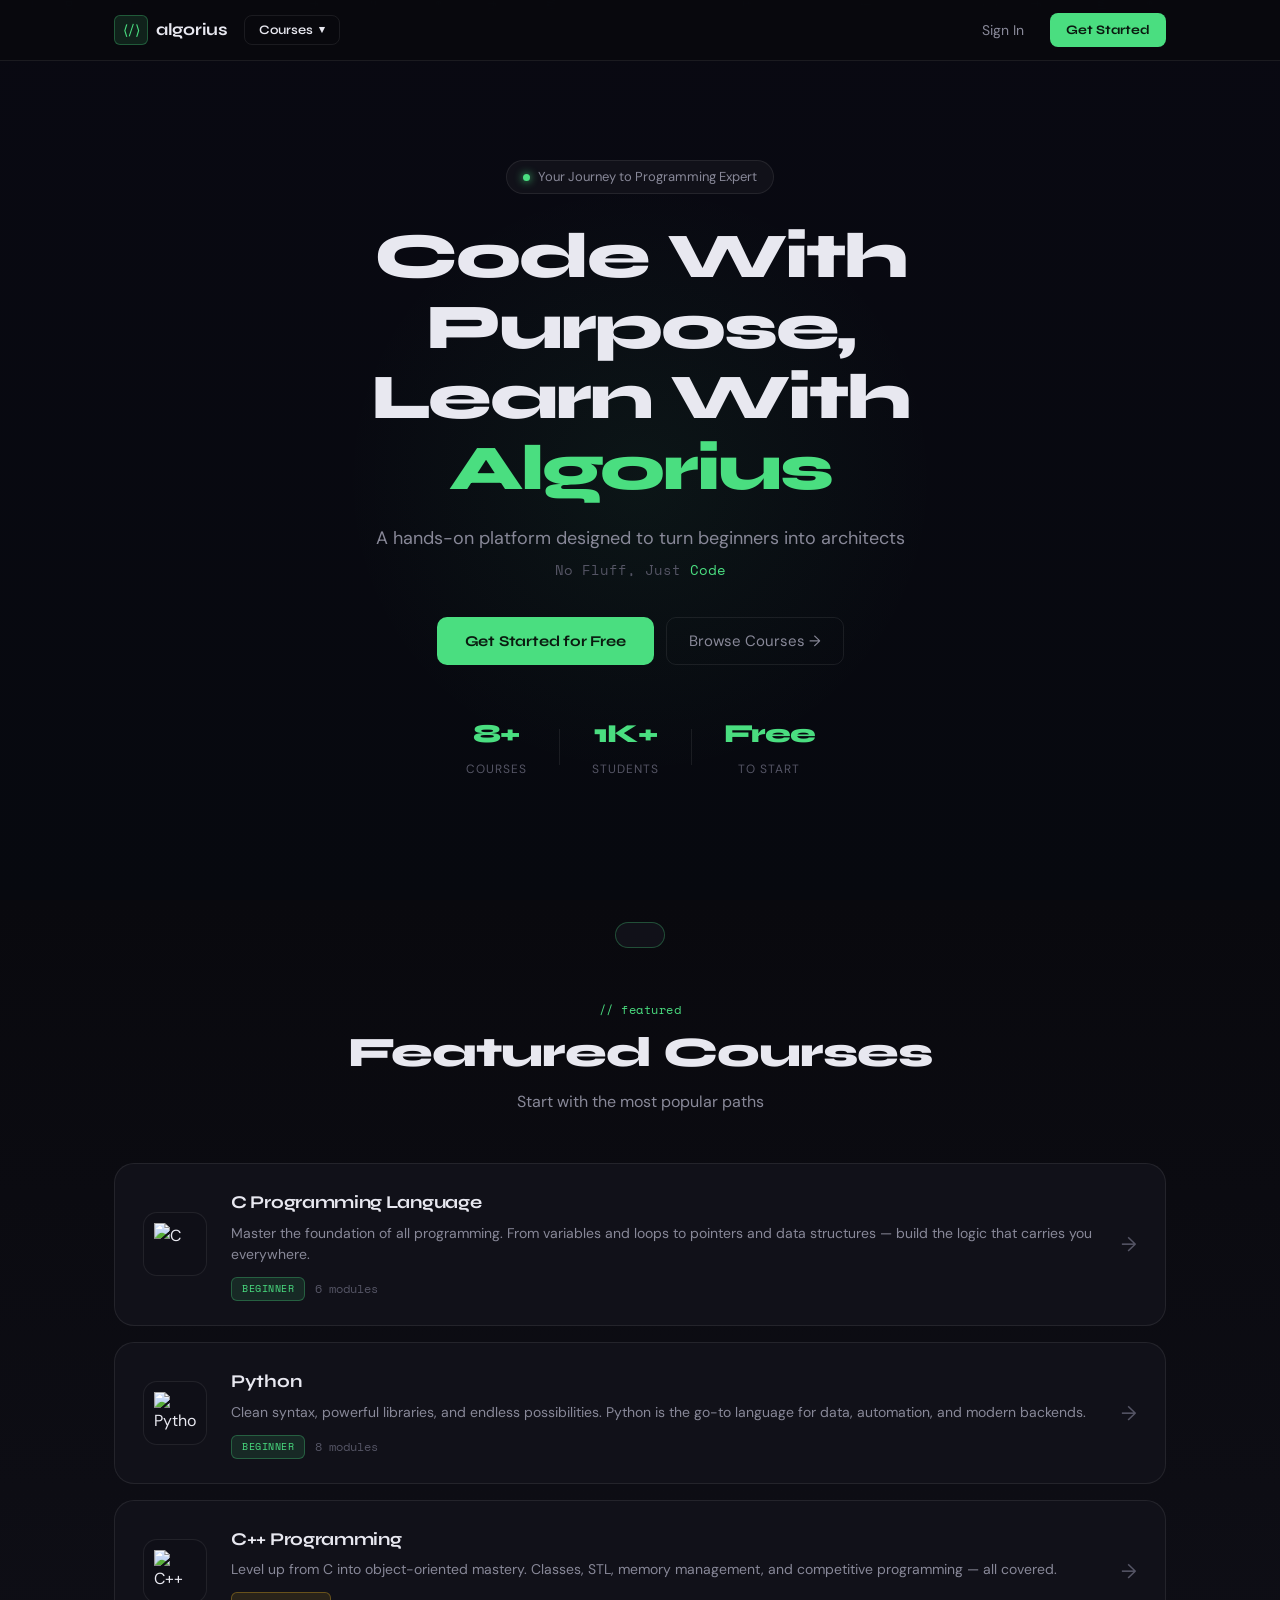
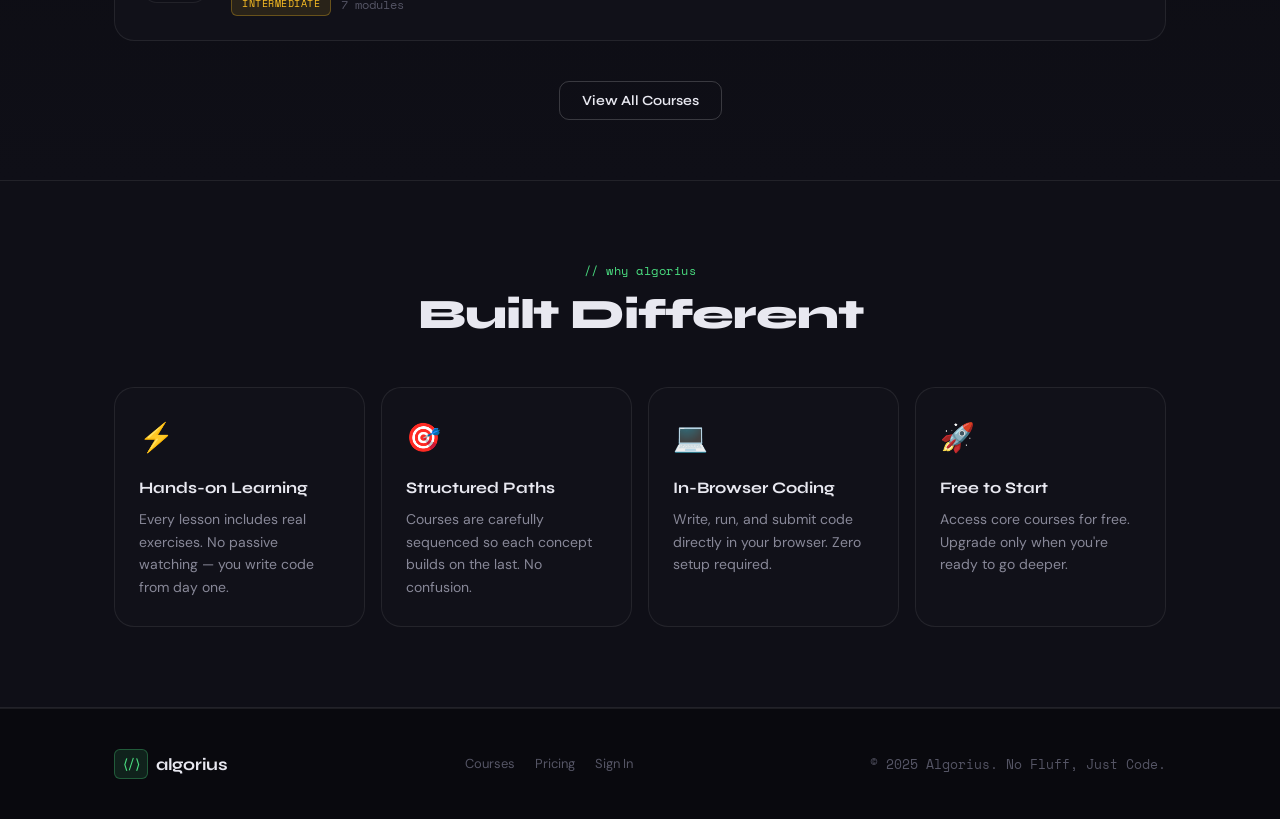
==== algorius-final/index.html @ b636e695 "Add files via upload" ====
<!DOCTYPE html>
<html lang="en">
<head>
  <meta charset="UTF-8" />
  <meta name="viewport" content="width=device-width, initial-scale=1.0" />
  <title>Algorius — Code With Purpose</title>
  <link rel="preconnect" href="https://fonts.googleapis.com" />
  <link rel="preconnect" href="https://fonts.gstatic.com" crossorigin />
  <link href="https://fonts.googleapis.com/css2?family=Space+Mono:ital,wght@0,400;0,700;1,400&family=Syne:wght@400;500;600;700;800&family=DM+Sans:ital,opsz,wght@0,9..40,300;0,9..40,400;0,9..40,500;1,9..40,300&display=swap" rel="stylesheet" />
  <link rel="stylesheet" href="style.css" />
</head>
<body>

<!-- ===== SCROLL PROGRESS BAR ===== -->
<div id="scroll-progress"></div>

<!-- ===== NAV ===== -->
<nav id="navbar">
  <div class="nav-inner">
    <div class="nav-left">
      <a href="#" class="logo" onclick="showPage('home'); return false;">
        <span class="logo-icon">⟨/⟩</span>
        <span class="logo-text">algorius</span>
      </a>
      <div class="courses-dropdown">
        <button class="nav-courses-btn" onclick="toggleDropdown()">
          Courses <span class="arrow" id="drop-arrow">▾</span>
        </button>
        <div class="dropdown-menu" id="dropdown-menu">
          <a onclick="showPage('courses')">All Courses</a>
          <div class="dropdown-divider"></div>
          <a onclick="showCourse('c')">C Programming</a>
          <a onclick="showCourse('cpp')">C++</a>
          <a onclick="showCourse('python')">Python</a>
          <a onclick="showCourse('html')">HTML</a>
          <a onclick="showCourse('css')">CSS</a>
          <a onclick="showCourse('js')">JavaScript</a>
          <a onclick="showCourse('sql')">SQL</a>
          <a onclick="showCourse('java')">Java</a>
        </div>
      </div>
    </div>
    <div class="nav-right" id="nav-right">
      <a href="#" class="btn-ghost" onclick="showPage('auth'); return false;">Sign In</a>
      <a href="#" class="btn-primary" onclick="showPage('pricing'); return false;">Get Started</a>
    </div>
    <!-- Hamburger (mobile) -->
    <button class="hamburger" id="hamburger" onclick="toggleMobileMenu()" aria-label="Menu">☰</button>
  </div>
  <!-- Mobile Menu -->
  <div class="mobile-menu" id="mobile-menu">
    <a onclick="showPage('home'); closeMobileMenu()">Home</a>
    <a onclick="showPage('courses'); closeMobileMenu()">All Courses</a>
    <div class="mobile-menu-divider"></div>
    <a onclick="showCourse('c'); closeMobileMenu()">C Programming</a>
    <a onclick="showCourse('cpp'); closeMobileMenu()">C++</a>
    <a onclick="showCourse('python'); closeMobileMenu()">Python</a>
    <a onclick="showCourse('html'); closeMobileMenu()">HTML</a>
    <a onclick="showCourse('css'); closeMobileMenu()">CSS</a>
    <a onclick="showCourse('js'); closeMobileMenu()">JavaScript</a>
    <a onclick="showCourse('sql'); closeMobileMenu()">SQL</a>
    <a onclick="showCourse('java'); closeMobileMenu()">Java</a>
    <div class="mobile-menu-divider"></div>
    <a onclick="showPage('pricing'); closeMobileMenu()">Pricing</a>
    <a onclick="showPage('auth'); closeMobileMenu()">Sign In / Sign Up</a>
  </div>
</nav>

<!-- ===== PAGE: HOME ===== -->
<div id="page-home" class="page active">

  <!-- Hero -->
  <section class="hero">
    <div class="hero-bg">
      <div class="code-rain" id="code-rain"></div>
      <div class="hero-glow"></div>
    </div>
    <div class="hero-content">
      <div class="hero-badge">
        <span class="badge-dot"></span>
        Your Journey to Programming Expert
      </div>
      <h1 class="hero-title">
        Code With Purpose,<br />Learn With <span class="brand-accent">Algorius</span>
      </h1>
      <p class="hero-sub">A hands-on platform designed to turn beginners into architects</p>
      <p class="hero-tagline">No Fluff, Just <span class="accent-green">Code</span></p>
      <div class="hero-actions">
        <button class="btn-hero-primary" onclick="showPage('auth')">Get Started for Free</button>
        <button class="btn-hero-ghost" onclick="showPage('courses')">Browse Courses →</button>
      </div>
      <div class="hero-stats">
        <div class="stat"><span class="stat-num">8+</span><span class="stat-label">Courses</span></div>
        <div class="stat-divider"></div>
        <div class="stat"><span class="stat-num">1K+</span><span class="stat-label">Students</span></div>
        <div class="stat-divider"></div>
        <div class="stat"><span class="stat-num">Free</span><span class="stat-label">To Start</span></div>
      </div>
    </div>
  </section>

  <!-- Featured Courses -->
  <section class="featured">
    <div class="container">
      <div class="section-header">
        <span class="section-tag">// featured</span>
        <h2 class="section-title">Featured Courses</h2>
        <p class="section-sub">Start with the most popular paths</p>
      </div>
      <div class="featured-list">

        <div class="featured-card" onclick="showCourse('c')">
          <div class="fc-icon">
            <img src="https://cdn.jsdelivr.net/gh/devicons/devicon/icons/c/c-original.svg" alt="C" />
          </div>
          <div class="fc-body">
            <h3>C Programming Language</h3>
            <p>Master the foundation of all programming. From variables and loops to pointers and data structures — build the logic that carries you everywhere.</p>
            <div class="fc-meta">
              <span class="fc-badge beginner">Beginner</span>
              <span class="fc-lessons">6 modules</span>
            </div>
          </div>
          <div class="fc-arrow">→</div>
        </div>

        <div class="featured-card" onclick="showCourse('python')">
          <div class="fc-icon">
            <img src="https://cdn.jsdelivr.net/gh/devicons/devicon/icons/python/python-original.svg" alt="Python" />
          </div>
          <div class="fc-body">
            <h3>Python</h3>
            <p>Clean syntax, powerful libraries, and endless possibilities. Python is the go-to language for data, automation, and modern backends.</p>
            <div class="fc-meta">
              <span class="fc-badge beginner">Beginner</span>
              <span class="fc-lessons">8 modules</span>
            </div>
          </div>
          <div class="fc-arrow">→</div>
        </div>

        <div class="featured-card featured-card--alt" onclick="showCourse('cpp')">
          <div class="fc-icon">
            <img src="https://cdn.jsdelivr.net/gh/devicons/devicon/icons/cplusplus/cplusplus-original.svg" alt="C++" />
          </div>
          <div class="fc-body">
            <h3>C++ Programming</h3>
            <p>Level up from C into object-oriented mastery. Classes, STL, memory management, and competitive programming — all covered.</p>
            <div class="fc-meta">
              <span class="fc-badge intermediate">Intermediate</span>
              <span class="fc-lessons">7 modules</span>
            </div>
          </div>
          <div class="fc-arrow">→</div>
        </div>

      </div>
      <div class="featured-cta">
        <button class="btn-outline" onclick="showPage('courses')">View All Courses</button>
      </div>
    </div>
  </section>

  <!-- Why Algorius -->
  <section class="why">
    <div class="container">
      <div class="section-header">
        <span class="section-tag">// why algorius</span>
        <h2 class="section-title">Built Different</h2>
      </div>
      <div class="why-grid">
        <div class="why-card">
          <div class="why-icon">⚡</div>
          <h4>Hands-on Learning</h4>
          <p>Every lesson includes real exercises. No passive watching — you write code from day one.</p>
        </div>
        <div class="why-card">
          <div class="why-icon">🎯</div>
          <h4>Structured Paths</h4>
          <p>Courses are carefully sequenced so each concept builds on the last. No confusion.</p>
        </div>
        <div class="why-card">
          <div class="why-icon">💻</div>
          <h4>In-Browser Coding</h4>
          <p>Write, run, and submit code directly in your browser. Zero setup required.</p>
        </div>
        <div class="why-card">
          <div class="why-icon">🚀</div>
          <h4>Free to Start</h4>
          <p>Access core courses for free. Upgrade only when you're ready to go deeper.</p>
        </div>
      </div>
    </div>
  </section>

  <!-- Footer -->
  <footer class="footer">
    <div class="container">
      <div class="footer-inner">
        <div class="footer-brand">
          <span class="logo-icon">⟨/⟩</span>
          <span class="logo-text">algorius</span>
        </div>
        <nav class="footer-links">
          <a onclick="showPage('courses')">Courses</a>
          <a onclick="showPage('pricing')">Pricing</a>
          <a onclick="showPage('auth')">Sign In</a>
        </nav>
        <p class="footer-copy">© 2025 Algorius. No Fluff, Just Code.</p>
      </div>
    </div>
  </footer>

</div>

<!-- ===== PAGE: AUTH ===== -->
<div id="page-auth" class="page">
  <div class="auth-wrapper">
    <div class="auth-left">
      <div class="auth-brand">
        <span class="logo-icon">⟨/⟩</span>
        <span class="logo-text">algorius</span>
      </div>
      <h2 class="auth-tagline">Start coding.<br/>Build things.<br/><span class="accent-green">Ship something.</span></h2>
      <div class="auth-code-block">
        <pre><span class="code-kw">int</span> <span class="code-fn">main</span>() {
  <span class="code-kw">while</span> (learning) {
    <span class="code-fn">grow</span>();
    <span class="code-fn">build</span>();
    <span class="code-fn">repeat</span>();
  }
  <span class="code-kw">return</span> <span class="code-num">success</span>;
}</pre>
      </div>
    </div>
    <div class="auth-right">
      <div class="auth-tabs">
        <button class="auth-tab active" id="tab-signup" onclick="switchTab('signup')">Sign Up</button>
        <button class="auth-tab" id="tab-login" onclick="switchTab('login')">Login</button>
      </div>

      <!-- Sign Up Form -->
      <div id="form-signup" class="auth-form active">
        <h3>Create your account</h3>
        <p class="form-sub">Join thousands of learners already on Algorius</p>
        <div class="input-group">
          <label for="su-username">Username</label>
          <input id="su-username" type="text" placeholder="your_username" autocomplete="username" />
          <span class="field-error" id="err-su-username"></span>
        </div>
        <div class="input-group">
          <label for="su-password">Password</label>
          <input id="su-password" type="password" placeholder="••••••••" autocomplete="new-password" />
          <span class="field-error" id="err-su-password"></span>
        </div>
        <div class="input-group">
          <label for="su-confirm">Confirm Password</label>
          <input id="su-confirm" type="password" placeholder="••••••••" autocomplete="new-password" />
          <span class="field-error" id="err-su-confirm"></span>
        </div>
        <div class="input-group">
          <label for="su-email">Email</label>
          <input id="su-email" type="email" placeholder="you@example.com" autocomplete="email" />
          <span class="field-error" id="err-su-email"></span>
        </div>
        <label class="checkbox-label">
          <input id="su-agree" type="checkbox" />
          <span>I agree to <a href="#">Algorius' Terms</a> and <a href="#">Privacy Policy</a></span>
        </label>
        <span class="field-error" id="err-su-agree"></span>
        <button class="btn-form-primary" onclick="validateSignup()">REGISTER</button>
        <p class="form-switch">Already have an account? <a onclick="switchTab('login')">Login here</a></p>
      </div>

      <!-- Login Form -->
      <div id="form-login" class="auth-form">
        <h3>Welcome back</h3>
        <p class="form-sub">Continue your learning journey</p>
        <div class="input-group">
          <label for="li-identifier">Username or Email</label>
          <input id="li-identifier" type="text" placeholder="you@example.com" autocomplete="username" />
          <span class="field-error" id="err-li-identifier"></span>
        </div>
        <div class="input-group">
          <label for="li-password">Password</label>
          <input id="li-password" type="password" placeholder="••••••••" autocomplete="current-password" />
          <span class="field-error" id="err-li-password"></span>
        </div>
        <a href="#" class="forgot-link">Forgot Password?</a>
        <button class="btn-form-primary" onclick="validateLogin()">LOGIN</button>
        <p class="form-switch">Don't have an account? <a onclick="switchTab('signup')">Sign up free</a></p>
      </div>
    </div>
  </div>
</div>

<!-- ===== PAGE: COURSES ===== -->
<div id="page-courses" class="page">
  <div class="container">
    <div class="courses-hero">
      <div class="breadcrumb">
        <span class="bc-link" onclick="showPage('home')">Home</span>
        <span class="bc-sep">/</span>
        <span class="bc-current">All Courses</span>
      </div>
      <span class="section-tag">// all courses</span>
      <h2 class="section-title">All Courses</h2>
      <p class="section-sub">Pick your language. Start your journey.</p>
    </div>
    <div class="courses-grid">

      <div class="course-card" onclick="showCourse('c')">
        <div class="cc-top">
          <img src="https://cdn.jsdelivr.net/gh/devicons/devicon/icons/c/c-original.svg" alt="C" class="cc-icon" />
          <span class="cc-badge free">Free</span>
        </div>
        <h4>C Programming</h4>
        <p>The foundation of software engineering.</p>
        <div class="cc-footer">
          <span class="cc-modules">6 modules</span>
          <span class="cc-start">Start →</span>
        </div>
      </div>

      <div class="course-card" onclick="showCourse('cpp')">
        <div class="cc-top">
          <img src="https://cdn.jsdelivr.net/gh/devicons/devicon/icons/cplusplus/cplusplus-original.svg" alt="C++" class="cc-icon" />
          <span class="cc-badge premium">Premium</span>
        </div>
        <h4>C++ Programming</h4>
        <p>Object-oriented mastery and performance.</p>
        <div class="cc-footer">
          <span class="cc-modules">7 modules</span>
          <span class="cc-start">Start →</span>
        </div>
      </div>

      <div class="course-card" onclick="showCourse('python')">
        <div class="cc-top">
          <img src="https://cdn.jsdelivr.net/gh/devicons/devicon/icons/python/python-original.svg" alt="Python" class="cc-icon" />
          <span class="cc-badge free">Free</span>
        </div>
        <h4>Python</h4>
        <p>Versatile, readable, and powerful.</p>
        <div class="cc-footer">
          <span class="cc-modules">8 modules</span>
          <span class="cc-start">Start →</span>
        </div>
      </div>

      <div class="course-card" onclick="showCourse('html')">
        <div class="cc-top">
          <img src="https://cdn.jsdelivr.net/gh/devicons/devicon/icons/html5/html5-original.svg" alt="HTML" class="cc-icon" />
          <span class="cc-badge free">Free</span>
        </div>
        <h4>HTML</h4>
        <p>The building block of every website.</p>
        <div class="cc-footer">
          <span class="cc-modules">5 modules</span>
          <span class="cc-start">Start →</span>
        </div>
      </div>

      <div class="course-card" onclick="showCourse('css')">
        <div class="cc-top">
          <img src="https://cdn.jsdelivr.net/gh/devicons/devicon/icons/css3/css3-original.svg" alt="CSS" class="cc-icon" />
          <span class="cc-badge free">Free</span>
        </div>
        <h4>CSS</h4>
        <p>Style the web with color, layout, and animation.</p>
        <div class="cc-footer">
          <span class="cc-modules">7 modules</span>
          <span class="cc-start">Start →</span>
        </div>
      </div>

      <div class="course-card" onclick="showCourse('js')">
        <div class="cc-top">
          <img src="https://cdn.jsdelivr.net/gh/devicons/devicon/icons/javascript/javascript-original.svg" alt="JS" class="cc-icon" />
          <span class="cc-badge premium">Premium</span>
        </div>
        <h4>JavaScript</h4>
        <p>Make the web interactive and alive.</p>
        <div class="cc-footer">
          <span class="cc-modules">9 modules</span>
          <span class="cc-start">Start →</span>
        </div>
      </div>

      <div class="course-card" onclick="showCourse('sql')">
        <div class="cc-top">
          <img src="https://cdn.jsdelivr.net/gh/devicons/devicon/icons/mysql/mysql-original.svg" alt="SQL" class="cc-icon" />
          <span class="cc-badge premium">Premium</span>
        </div>
        <h4>SQL</h4>
        <p>Query, manage, and master databases.</p>
        <div class="cc-footer">
          <span class="cc-modules">6 modules</span>
          <span class="cc-start">Start →</span>
        </div>
      </div>

      <div class="course-card" onclick="showCourse('java')">
        <div class="cc-top">
          <img src="https://cdn.jsdelivr.net/gh/devicons/devicon/icons/java/java-original.svg" alt="Java" class="cc-icon" />
          <span class="cc-badge premium">Premium</span>
        </div>
        <h4>Java</h4>
        <p>Robust, cross-platform object-oriented programming.</p>
        <div class="cc-footer">
          <span class="cc-modules">8 modules</span>
          <span class="cc-start">Start →</span>
        </div>
      </div>

    </div>

    <!-- Pricing CTA -->
    <div class="pricing-banner">
      <div class="pb-text">
        <span class="pb-tag">🔒 Premium Content</span>
        <h3>Unlock Everything with Algorius Premium</h3>
        <p>Rp. 50,000/month — unlimited access to all courses, projects, and coding challenges.</p>
      </div>
      <button class="btn-primary" onclick="showPage('pricing')">View Pricing →</button>
    </div>
  </div>

  <footer class="footer">
    <div class="container">
      <div class="footer-inner">
        <div class="footer-brand">
          <span class="logo-icon">⟨/⟩</span>
          <span class="logo-text">algorius</span>
        </div>
        <nav class="footer-links">
          <a onclick="showPage('home')">Home</a>
          <a onclick="showPage('pricing')">Pricing</a>
          <a onclick="showPage('auth')">Sign In</a>
        </nav>
        <p class="footer-copy">© 2025 Algorius. No Fluff, Just Code.</p>
      </div>
    </div>
  </footer>
</div>

<!-- ===== PAGE: PRICING ===== -->
<div id="page-pricing" class="page">
  <div class="container">
    <div class="page-header">
      <div class="breadcrumb" style="justify-content:center;">
        <span class="bc-link" onclick="showPage('home')">Home</span>
        <span class="bc-sep">/</span>
        <span class="bc-current">Pricing</span>
      </div>
      <div class="section-header" style="margin-bottom:3rem;">
        <span class="section-tag">// pricing</span>
        <h2 class="section-title">Our Pricing Plans</h2>
        <p class="section-sub">Choose a plan that works for you.</p>
      </div>
    </div>
    <div class="pricing-grid">
      <div class="pricing-card">
        <div class="pc-header">
          <span class="pc-plan">Free Plan</span>
          <div class="pc-price">
            <span class="pc-currency">Rp.</span>
            <span class="pc-amount">0</span>
            <span class="pc-per">,–</span>
          </div>
        </div>
        <ul class="pc-features">
          <li><span class="check">✓</span> Access basic coding courses</li>
          <li><span class="check">✓</span> Perfect for beginners starting out</li>
          <li><span class="check">✓</span> Learn coding basics at no cost</li>
          <li><span class="check">✓</span> Basic access to courses, quizzes and practice</li>
        </ul>
        <button class="btn-outline" onclick="showPage('auth')">Try Algorius for Free</button>
      </div>

      <div class="pricing-card pricing-card--featured">
        <div class="pc-popular">Most Popular</div>
        <div class="pc-header">
          <span class="pc-plan">Premium Plan</span>
          <div class="pc-price">
            <span class="pc-currency">Rp.</span>
            <span class="pc-amount">50,000</span>
            <span class="pc-per">,–/mo</span>
          </div>
        </div>
        <ul class="pc-features">
          <li><span class="check">✓</span> Unlimited access to all courses</li>
          <li><span class="check">✓</span> Advanced coding projects and challenges</li>
          <li><span class="check">✓</span> Full access to quizzes and coding challenges</li>
          <li><span class="check">✓</span> Exclusive premium content</li>
          <li><span class="check">✓</span> Priority support</li>
        </ul>
        <button class="btn-hero-primary" onclick="showPage('payment')">Get Algorius Pro</button>
      </div>
    </div>

    <!-- FAQ teaser -->
    <div class="pricing-faq">
      <div class="faq-item">
        <div class="faq-q">Can I switch plans later?</div>
        <div class="faq-a">Yes — upgrade or downgrade anytime. No contracts, no hidden fees.</div>
      </div>
      <div class="faq-item">
        <div class="faq-q">Is there a refund policy?</div>
        <div class="faq-a">We offer a 7-day money-back guarantee if you're not satisfied.</div>
      </div>
      <div class="faq-item">
        <div class="faq-q">What payment methods are accepted?</div>
        <div class="faq-a">DANA, ShopeePay, OVO, and QRIS are all supported.</div>
      </div>
    </div>
  </div>

  <footer class="footer">
    <div class="container">
      <div class="footer-inner">
        <div class="footer-brand">
          <span class="logo-icon">⟨/⟩</span>
          <span class="logo-text">algorius</span>
        </div>
        <nav class="footer-links">
          <a onclick="showPage('home')">Home</a>
          <a onclick="showPage('courses')">Courses</a>
          <a onclick="showPage('auth')">Sign In</a>
        </nav>
        <p class="footer-copy">© 2025 Algorius. No Fluff, Just Code.</p>
      </div>
    </div>
  </footer>
</div>

<!-- ===== PAGE: PAYMENT ===== -->
<div id="page-payment" class="page">
  <div class="payment-wrapper">
    <div class="payment-card">
      <div class="payment-breadcrumb">
        <span class="bc-link" onclick="showPage('pricing')">← Back to Pricing</span>
      </div>
      <h2 class="payment-title">Complete Payment</h2>
      <div class="payment-summary">
        <div class="ps-row">
          <span>Premium Plan</span>
          <span>Rp. 50,000,–</span>
        </div>
        <div class="ps-row">
          <span>Tax (3%)</span>
          <span>Rp. 1,500,–</span>
        </div>
        <div class="ps-divider"></div>
        <div class="ps-row ps-total">
          <span>Total</span>
          <span>Rp. 51,500,–</span>
        </div>
      </div>

      <div class="payment-methods">
        <p class="pm-label">Payment Method:</p>
        <div class="pm-grid">
          <button class="pm-btn active" data-method="dana">
            <span class="pm-emoji">💳</span>
            <span>DANA</span>
          </button>
          <button class="pm-btn" data-method="shopeepay">
            <span class="pm-emoji">🛍️</span>
            <span>ShopeePay</span>
          </button>
          <button class="pm-btn" data-method="ovo">
            <span class="pm-emoji">💜</span>
            <span>OVO</span>
          </button>
          <button class="pm-btn" data-method="qris">
            <span class="pm-emoji">📱</span>
            <span>QRIS</span>
          </button>
        </div>
      </div>

      <button class="btn-form-primary" onclick="showPaymentSuccess()">PAY NOW — Rp. 51,500</button>
    </div>
  </div>
</div>

<!-- ===== PAGE: COURSE DETAIL ===== -->
<div id="page-course-detail" class="page">
  <div class="container">
    <div class="breadcrumb" style="padding-top:80px; margin-bottom:4px;">
      <span class="bc-link" onclick="showPage('home')">Home</span>
      <span class="bc-sep">/</span>
      <span class="bc-link" onclick="showPage('courses')">Courses</span>
      <span class="bc-sep">/</span>
      <span class="bc-current" id="cd-breadcrumb">Course</span>
    </div>
    <button class="back-btn" onclick="showPage('courses')">← Back to Courses</button>
    <div class="cd-hero">
      <div class="cd-icon" id="cd-icon"></div>
      <div class="cd-info">
        <span class="section-tag" id="cd-tag">//course</span>
        <h2 id="cd-title">Course Title</h2>
        <p id="cd-desc">Course description here.</p>
        <div class="cd-meta-row">
          <span class="cd-level-badge" id="cd-level-badge">Beginner</span>
          <span class="cd-stat"><span id="cd-modules-count">6</span> modules</span>
          <span class="cd-stat" id="cd-access-badge">Free</span>
        </div>
        <div class="cd-actions">
          <button class="btn-hero-primary" id="cd-enroll-btn" onclick="showLesson()">Start Learning →</button>
        </div>
      </div>
    </div>

    <div class="cd-curriculum">
      <h3>Curriculum</h3>
      <div class="curriculum-list" id="curriculum-list"></div>
    </div>
  </div>

  <footer class="footer">
    <div class="container">
      <div class="footer-inner">
        <div class="footer-brand">
          <span class="logo-icon">⟨/⟩</span>
          <span class="logo-text">algorius</span>
        </div>
        <nav class="footer-links">
          <a onclick="showPage('home')">Home</a>
          <a onclick="showPage('courses')">Courses</a>
          <a onclick="showPage('pricing')">Pricing</a>
        </nav>
        <p class="footer-copy">© 2025 Algorius. No Fluff, Just Code.</p>
      </div>
    </div>
  </footer>
</div>

<!-- ===== PAGE: LESSON ===== -->
<div id="page-lesson" class="page">
  <!-- Mobile sidebar toggle -->
  <div class="lesson-mobile-bar">
    <button class="lesson-mob-toggle" id="lesson-mob-toggle" onclick="toggleLessonSidebar()">☰ Modules</button>
    <span class="lesson-mob-course" id="lesson-mob-course">C</span>
  </div>

  <div class="lesson-layout">
    <!-- Sidebar -->
    <div class="lesson-sidebar" id="lesson-sidebar">
      <div class="ls-header">
        <div class="ls-header-top">
          <div>
            <span class="ls-lang" id="ls-lang">C</span>
            <span class="ls-module" id="ls-module">Introduction To C</span>
          </div>
          <button class="ls-close" onclick="toggleLessonSidebar()" aria-label="Close">✕</button>
        </div>
      </div>
      <div class="ls-nav" id="ls-nav">
        <!-- populated by JS -->
      </div>
      <button class="ls-leave" onclick="showPage('course-detail')">← Leave Course</button>
    </div>

    <!-- Main Content -->
    <div class="lesson-main" id="lesson-main">

      <!-- Video 1 -->
      <div id="lesson-video1" class="lesson-content active">
        <div class="lc-header">
          <h2 class="lc-title" id="lc-title-video1">Introduction</h2>
          <div class="lc-progress"><span id="lc-progress-label">Part 1 of 3</span></div>
        </div>
        <div class="video-container">
          <div class="video-player" id="video-player-1">
            <div class="vp-code-bg" id="vp-code-1">
              <!-- populated by JS -->
            </div>
            <div class="vp-overlay" id="vp-overlay-1">
              <button class="vp-play" id="play-btn1" onclick="togglePlay(1)">▶</button>
            </div>
            <div class="vp-bar">
              <button class="vp-ctrl" onclick="togglePlay(1)" id="vp-ctrl-1">▶</button>
              <div class="vp-progress-wrap">
                <div class="vp-progress" onclick="seekVideo(event, 1)">
                  <div class="vp-fill" id="vp-fill-1" style="width:0%"></div>
                </div>
              </div>
              <span class="vp-time" id="vp-time-1">0:00 / 10:00</span>
            </div>
            <div class="vp-credit">Simulated lesson video</div>
          </div>
        </div>
        <div class="lc-notes" id="lc-notes-video1">
          <!-- notes populated by JS -->
        </div>
        <div class="lc-actions">
          <button class="btn-nav-prev" onclick="switchLesson('video1', null)" style="display:none;">← Prev</button>
          <button class="btn-nav-next" onclick="switchLesson('video2', null)">Next: Video 2 →</button>
        </div>
      </div>

      <!-- Video 2 -->
      <div id="lesson-video2" class="lesson-content">
        <div class="lc-header">
          <h2 class="lc-title" id="lc-title-video2">Deep Dive</h2>
          <div class="lc-progress"><span id="lc-progress-label2">Part 2 of 3</span></div>
        </div>
        <div class="video-container">
          <div class="video-player" id="video-player-2">
            <div class="vp-code-bg" id="vp-code-2">
              <!-- populated by JS -->
            </div>
            <div class="vp-overlay" id="vp-overlay-2">
              <button class="vp-play" id="play-btn2" onclick="togglePlay(2)">▶</button>
            </div>
            <div class="vp-bar">
              <button class="vp-ctrl" onclick="togglePlay(2)" id="vp-ctrl-2">▶</button>
              <div class="vp-progress-wrap">
                <div class="vp-progress" onclick="seekVideo(event, 2)">
                  <div class="vp-fill" id="vp-fill-2" style="width:0%"></div>
                </div>
              </div>
              <span class="vp-time" id="vp-time-2">0:00 / 10:00</span>
            </div>
            <div class="vp-credit">Simulated lesson video</div>
          </div>
        </div>
        <div class="lc-notes" id="lc-notes-video2">
          <!-- notes populated by JS -->
        </div>
        <div class="lc-actions">
          <button class="btn-nav-prev" onclick="switchLesson('video1', null)">← Video 1</button>
          <button class="btn-nav-next" onclick="switchLesson('exercise', null)">Next: Exercise →</button>
        </div>
      </div>

      <!-- Exercise -->
      <div id="lesson-exercise" class="lesson-content">
        <div class="lc-header">
          <h2 class="lc-title" id="lc-title-exercise">Exercise</h2>
          <div class="lc-progress"><span>Part 3 of 3</span></div>
        </div>
        <div class="exercise-layout">
          <div class="ex-instructions">
            <h3 id="ex-title">Task</h3>
            <div id="ex-desc" class="ex-desc"></div>
            <div class="ex-hints" id="ex-hints"></div>
          </div>
          <div class="ex-editor">
            <div class="editor-header">
              <span class="editor-lang" id="editor-filename">main.c</span>
              <div class="editor-controls">
                <button class="editor-reset-btn" onclick="resetCode()" title="Reset code">↺</button>
                <div class="editor-dots">
                  <span></span><span></span><span></span>
                </div>
              </div>
            </div>
            <div class="editor-body" contenteditable="true" spellcheck="false" id="code-editor"></div>
            <div class="editor-output" id="editor-output" style="display:none">
              <div class="eo-header">
                <span>Output</span>
                <button class="eo-close" onclick="closeOutput()">✕</button>
              </div>
              <div class="eo-content" id="eo-content"></div>
            </div>
          </div>
        </div>
        <div class="ex-actions">
          <button class="btn-run" onclick="runCode()">▶ Run Code</button>
          <button class="btn-submit" onclick="submitCode()">Submit →</button>
          <button class="btn-nav-prev ex-back-btn" onclick="switchLesson('video2', null)">← Video 2</button>
        </div>
      </div>

    </div>
  </div>
</div>

<!-- Toast Notification -->
<div id="toast" class="toast"></div>

<!-- Back to Top Button -->
<button id="back-to-top" class="back-to-top" onclick="scrollToTop()" aria-label="Back to top">↑</button>

<script src="script.js"></script>
</body>
</html>
---- algorius-final/style.css ----
/* ============================================================
   ALGORIUS — style.css  (revised v3)
   ============================================================ */

:root {
  --bg:          #09090e;
  --bg-2:        #0f0f17;
  --bg-3:        #14141f;
  --bg-card:     #111119;
  --border:      rgba(255,255,255,0.08);
  --border-hover:rgba(255,255,255,0.18);
  --text:        #e8e8f0;
  --text-muted:  #888898;
  --text-dim:    #555565;
  --green:       #4ade80;
  --green-dim:   rgba(74,222,128,0.12);
  --green-border:rgba(74,222,128,0.3);
  --accent:      #6366f1;
  --accent-dim:  rgba(99,102,241,0.12);
  --yellow:      #fbbf24;
  --red:         #f87171;
  --font-mono:   'Space Mono', monospace;
  --font-sans:   'DM Sans', sans-serif;
  --font-display:'Syne', sans-serif;
  --radius:      12px;
  --radius-lg:   20px;
  --shadow:      0 4px 24px rgba(0,0,0,0.5);
  --transition:  all 0.2s cubic-bezier(0.4,0,0.2,1);
}

*, *::before, *::after { box-sizing: border-box; margin: 0; padding: 0; }
html { scroll-behavior: smooth; }
body {
  background: var(--bg);
  color: var(--text);
  font-family: var(--font-sans);
  font-size: 16px;
  line-height: 1.6;
  min-height: 100vh;
  overflow-x: hidden;
}

/* ── Scrollbar ── */
::-webkit-scrollbar { width: 6px; }
::-webkit-scrollbar-track { background: var(--bg-2); }
::-webkit-scrollbar-thumb { background: var(--border-hover); border-radius: 3px; }

/* ── Page System ── */
.page { display: none; }
.page.active { display: block; }

/* ── Container ── */
.container { max-width: 1100px; margin: 0 auto; padding: 0 24px; }

/* ── Scroll Progress Bar ── */
#scroll-progress {
  position: fixed;
  top: 0; left: 0;
  height: 2px;
  width: 0%;
  background: var(--green);
  z-index: 9999;
  transition: width 0.1s linear;
  pointer-events: none;
}

/* ============================================================
   NAVBAR
   ============================================================ */
#navbar {
  position: fixed;
  top: 0; left: 0; right: 0;
  z-index: 100;
  background: rgba(9,9,14,0.85);
  backdrop-filter: blur(16px);
  border-bottom: 1px solid var(--border);
  transition: background 0.3s ease;
}

.nav-inner {
  max-width: 1100px;
  margin: 0 auto;
  padding: 0 24px;
  height: 60px;
  display: flex;
  align-items: center;
  justify-content: space-between;
}

.nav-left { display: flex; align-items: center; gap: 16px; }
.nav-right { display: flex; align-items: center; gap: 12px; }

.logo {
  display: flex; align-items: center; gap: 8px;
  text-decoration: none; color: var(--text);
  transition: var(--transition);
}
.logo:hover { color: var(--green); }

.logo-icon {
  font-family: var(--font-mono); font-size: 14px;
  color: var(--green); background: var(--green-dim);
  border: 1px solid var(--green-border);
  padding: 3px 8px; border-radius: 6px; letter-spacing: -1px;
}
.logo-text {
  font-family: var(--font-display); font-weight: 700;
  font-size: 17px; letter-spacing: -0.3px;
}

/* Dropdown */
.courses-dropdown { position: relative; }
.nav-courses-btn {
  background: none; border: 1px solid var(--border);
  color: var(--text); font-family: var(--font-display);
  font-size: 13px; font-weight: 600;
  padding: 6px 14px; border-radius: 8px; cursor: pointer;
  transition: var(--transition);
  display: flex; align-items: center; gap: 6px;
}
.nav-courses-btn:hover { border-color: var(--border-hover); background: var(--bg-3); }
.arrow { font-size: 11px; transition: transform 0.2s; display: inline-block; }

.dropdown-menu {
  position: absolute; top: calc(100% + 8px); left: 0;
  background: var(--bg-card); border: 1px solid var(--border);
  border-radius: var(--radius); padding: 8px;
  min-width: 190px; box-shadow: var(--shadow);
  display: none; z-index: 200;
}
.dropdown-menu.open { display: block; animation: fadeDown 0.15s ease; }
.dropdown-menu a {
  display: block; padding: 8px 12px;
  color: var(--text-muted); text-decoration: none;
  font-size: 14px; border-radius: 8px; cursor: pointer;
  transition: var(--transition);
}
.dropdown-menu a:hover { color: var(--text); background: var(--bg-3); }
.dropdown-divider { height: 1px; background: var(--border); margin: 6px 0; }

@keyframes fadeDown {
  from { opacity:0; transform: translateY(-6px); }
  to   { opacity:1; transform: translateY(0); }
}

/* Hamburger */
.hamburger {
  display: none;
  background: none; border: 1px solid var(--border);
  color: var(--text); font-size: 18px;
  padding: 6px 10px; border-radius: 8px; cursor: pointer;
  transition: var(--transition); line-height: 1;
}
.hamburger:hover { border-color: var(--border-hover); background: var(--bg-3); }

/* Mobile Menu */
.mobile-menu {
  display: none;
  flex-direction: column;
  background: var(--bg-card);
  border-top: 1px solid var(--border);
  padding: 8px 16px 16px;
}
.mobile-menu.open { display: flex; }
.mobile-menu a {
  padding: 12px 8px; color: var(--text-muted);
  font-size: 15px; cursor: pointer;
  border-radius: 8px; transition: var(--transition);
  text-decoration: none;
}
.mobile-menu a:hover { color: var(--text); background: var(--bg-3); padding-left: 14px; }
.mobile-menu-divider { height: 1px; background: var(--border); margin: 6px 0; }

/* Buttons */
.btn-ghost {
  color: var(--text-muted); text-decoration: none;
  font-family: var(--font-sans); font-size: 14px;
  padding: 7px 14px; border-radius: 8px;
  transition: var(--transition); cursor: pointer;
  border: none; background: none;
}
.btn-ghost:hover { color: var(--text); background: var(--bg-3); }

.btn-primary {
  background: var(--green); color: #0a1a0f;
  font-family: var(--font-display); font-size: 13px; font-weight: 700;
  padding: 7px 16px; border-radius: 8px; border: none; cursor: pointer;
  text-decoration: none; display: inline-block; transition: var(--transition);
}
.btn-primary:hover { background: #3dd97a; box-shadow: 0 0 20px rgba(74,222,128,0.3); }

.btn-outline {
  background: transparent; color: var(--text);
  font-family: var(--font-display); font-size: 14px; font-weight: 600;
  padding: 10px 22px; border-radius: 10px;
  border: 1px solid var(--border-hover); cursor: pointer;
  transition: var(--transition); text-decoration: none; display: inline-block;
}
.btn-outline:hover { border-color: var(--green-border); color: var(--green); background: var(--green-dim); }

.btn-hero-primary {
  background: var(--green); color: #0a1a0f;
  font-family: var(--font-display); font-size: 15px; font-weight: 700;
  padding: 13px 28px; border-radius: 10px; border: none; cursor: pointer;
  transition: var(--transition); letter-spacing: -0.2px;
}
.btn-hero-primary:hover { background: #3dd97a; box-shadow: 0 0 30px rgba(74,222,128,0.4); transform: translateY(-1px); }

.btn-hero-ghost {
  background: transparent; color: var(--text-muted);
  font-family: var(--font-sans); font-size: 15px;
  padding: 13px 22px; border-radius: 10px;
  border: 1px solid var(--border); cursor: pointer; transition: var(--transition);
}
.btn-hero-ghost:hover { border-color: var(--border-hover); color: var(--text); }

/* ── Section shared ── */
.section-header { text-align: center; margin-bottom: 3rem; }
.section-tag {
  font-family: var(--font-mono); font-size: 12px;
  color: var(--green); letter-spacing: 0.5px;
  display: block; margin-bottom: 10px;
}
.section-title {
  font-family: var(--font-display); font-size: clamp(28px,4vw,42px);
  font-weight: 800; letter-spacing: -1px; line-height: 1.15; margin-bottom: 12px;
}
.section-sub { color: var(--text-muted); font-size: 16px; }
.accent-green { color: var(--green); }
.brand-accent { color: var(--green); }

/* ============================================================
   BACK TO TOP
   ============================================================ */
.back-to-top {
  position: fixed; bottom: 32px; right: 24px; z-index: 500;
  width: 42px; height: 42px;
  background: var(--bg-card); border: 1px solid var(--border);
  color: var(--text-muted); border-radius: 50%;
  font-size: 18px; cursor: pointer;
  display: flex; align-items: center; justify-content: center;
  opacity: 0; pointer-events: none;
  transition: opacity 0.3s, border-color 0.2s, color 0.2s, transform 0.2s;
}
.back-to-top.visible { opacity: 1; pointer-events: auto; }
.back-to-top:hover { border-color: var(--green-border); color: var(--green); transform: translateY(-3px); }

/* ============================================================
   FADE-IN (scroll animation — no layout shift)
   ============================================================ */
.fade-in-target { opacity: 0; transform: translateY(20px); transition: opacity 0.5s ease, transform 0.5s ease; }
.fade-in-visible { opacity: 1; transform: translateY(0); }

/* ============================================================
   HERO
   ============================================================ */
.hero {
  position: relative; min-height: 100vh;
  display: flex; align-items: center; justify-content: center;
  overflow: hidden; padding: 80px 24px 40px;
}
.hero-bg {
  position: absolute; inset: 0;
  background: linear-gradient(180deg, #090912 0%, #07090f 100%);
  overflow: hidden;
}
.hero-glow {
  position: absolute; top: 20%; left: 50%; transform: translateX(-50%);
  width: 600px; height: 600px;
  background: radial-gradient(circle, rgba(74,222,128,0.06) 0%, transparent 70%);
  pointer-events: none;
}
.code-rain { position: absolute; inset: 0; overflow: hidden; opacity: 0.15; }
.code-rain-col {
  position: absolute; top: 0;
  font-family: var(--font-mono); font-size: 13px;
  color: var(--green); writing-mode: vertical-lr;
  animation: rain linear infinite; opacity: 0.6;
}
@keyframes rain {
  from { transform: translateY(-100%); }
  to   { transform: translateY(110vh); }
}

.hero-content { position: relative; z-index: 2; text-align: center; max-width: 720px; }
.hero-badge {
  display: inline-flex; align-items: center; gap: 8px;
  background: var(--bg-card); border: 1px solid var(--border);
  padding: 6px 16px; border-radius: 100px;
  font-size: 13px; color: var(--text-muted); margin-bottom: 28px;
  animation: fadeUp 0.6s ease both;
}
.badge-dot {
  width: 7px; height: 7px; background: var(--green); border-radius: 50%;
  box-shadow: 0 0 8px var(--green); animation: pulse 2s ease infinite;
}
@keyframes pulse { 0%,100%{opacity:1} 50%{opacity:0.4} }

.hero-title {
  font-family: var(--font-display); font-size: clamp(36px,6vw,64px);
  font-weight: 800; letter-spacing: -2px; line-height: 1.1;
  margin-bottom: 20px; animation: fadeUp 0.6s 0.1s ease both;
}
.hero-sub { color: var(--text-muted); font-size: 18px; margin-bottom: 6px; animation: fadeUp 0.6s 0.2s ease both; }
.hero-tagline { font-family: var(--font-mono); font-size: 14px; color: var(--text-dim); margin-bottom: 36px; animation: fadeUp 0.6s 0.25s ease both; }

.hero-actions {
  display: flex; gap: 12px; justify-content: center; flex-wrap: wrap;
  margin-bottom: 48px; animation: fadeUp 0.6s 0.3s ease both;
}
.hero-stats {
  display: flex; align-items: center; justify-content: center;
  gap: 32px; animation: fadeUp 0.6s 0.4s ease both;
}
.stat { text-align: center; }
.stat-num { display: block; font-family: var(--font-display); font-size: 26px; font-weight: 800; color: var(--green); letter-spacing: -1px; }
.stat-label { font-size: 12px; color: var(--text-dim); text-transform: uppercase; letter-spacing: 1px; }
.stat-divider { width: 1px; height: 36px; background: var(--border); }

@keyframes fadeUp {
  from { opacity:0; transform: translateY(20px); }
  to   { opacity:1; transform: translateY(0); }
}

/* ============================================================
   FEATURED
   ============================================================ */
.featured { padding: 100px 0 60px; background: linear-gradient(180deg, var(--bg) 0%, var(--bg-2) 100%); }
.featured-list { display: flex; flex-direction: column; gap: 16px; margin-bottom: 40px; }

.featured-card {
  display: flex; align-items: center; gap: 24px;
  padding: 24px 28px; background: var(--bg-card);
  border: 1px solid var(--border); border-radius: var(--radius-lg);
  cursor: pointer; transition: var(--transition); position: relative; overflow: hidden;
}
.featured-card::before {
  content: ''; position: absolute; left: 0; top: 0; bottom: 0;
  width: 3px; background: transparent; transition: var(--transition);
}
.featured-card:hover { border-color: var(--border-hover); transform: translateX(4px); background: var(--bg-3); }
.featured-card:hover::before { background: var(--green); }
.featured-card--alt:hover::before { background: var(--yellow); }

.fc-icon {
  width: 64px; height: 64px; flex-shrink: 0;
  display: flex; align-items: center; justify-content: center;
  background: var(--bg-2); border-radius: 14px; padding: 10px; border: 1px solid var(--border);
}
.fc-icon img { width: 100%; height: 100%; object-fit: contain; }
.fc-body { flex: 1; }
.fc-body h3 { font-family: var(--font-display); font-size: 18px; font-weight: 700; margin-bottom: 6px; letter-spacing: -0.3px; }
.fc-body p  { color: var(--text-muted); font-size: 14px; line-height: 1.5; margin-bottom: 12px; }
.fc-meta { display: flex; align-items: center; gap: 10px; }
.fc-badge { font-family: var(--font-mono); font-size: 10px; padding: 3px 10px; border-radius: 6px; text-transform: uppercase; letter-spacing: 0.5px; }
.fc-badge.beginner    { background: var(--green-dim); color: var(--green); border: 1px solid var(--green-border); }
.fc-badge.intermediate{ background: rgba(251,191,36,0.1); color: var(--yellow); border: 1px solid rgba(251,191,36,0.3); }
.fc-lessons { font-size: 12px; color: var(--text-dim); font-family: var(--font-mono); }
.fc-arrow { font-size: 20px; color: var(--text-dim); transition: var(--transition); }
.featured-card:hover .fc-arrow { color: var(--green); transform: translateX(4px); }
.featured-cta { text-align: center; }

/* ============================================================
   WHY
   ============================================================ */
.why { padding: 80px 0; background: var(--bg-2); border-top: 1px solid var(--border); border-bottom: 1px solid var(--border); }
.why-grid { display: grid; grid-template-columns: repeat(4, 1fr); gap: 16px; }
.why-card { padding: 28px 24px; background: var(--bg-card); border: 1px solid var(--border); border-radius: var(--radius-lg); transition: var(--transition); }
.why-card:hover { border-color: var(--green-border); background: var(--bg-3); }
.why-icon { font-size: 28px; margin-bottom: 14px; }
.why-card h4 { font-family: var(--font-display); font-size: 16px; font-weight: 700; margin-bottom: 8px; }
.why-card p  { color: var(--text-muted); font-size: 14px; line-height: 1.6; }

/* ============================================================
   FOOTER
   ============================================================ */
.footer { padding: 40px 0; border-top: 1px solid var(--border); }
.footer-inner { display: flex; align-items: center; justify-content: space-between; gap: 16px; flex-wrap: wrap; }
.footer-brand { display: flex; align-items: center; gap: 8px; }
.footer-links { display: flex; gap: 20px; }
.footer-links a { color: var(--text-dim); font-size: 13px; cursor: pointer; text-decoration: none; transition: var(--transition); }
.footer-links a:hover { color: var(--green); }
.footer-copy { color: var(--text-dim); font-size: 13px; font-family: var(--font-mono); }

/* ============================================================
   AUTH PAGE
   ============================================================ */
.auth-wrapper {
  min-height: 100vh; padding-top: 60px;
  display: grid; grid-template-columns: 1fr 1fr;
}
.auth-left {
  background: var(--bg-2); border-right: 1px solid var(--border);
  padding: 80px 60px; display: flex; flex-direction: column;
  justify-content: center; position: relative; overflow: hidden;
}
.auth-left::before {
  content: ''; position: absolute; top: -100px; left: -100px;
  width: 400px; height: 400px;
  background: radial-gradient(circle, rgba(74,222,128,0.08) 0%, transparent 70%);
  pointer-events: none;
}
.auth-brand { display: flex; align-items: center; gap: 8px; margin-bottom: 48px; }
.auth-tagline {
  font-family: var(--font-display); font-size: clamp(28px,3vw,38px);
  font-weight: 800; line-height: 1.2; letter-spacing: -1px; margin-bottom: 36px;
}
.auth-code-block {
  background: var(--bg-card); border: 1px solid var(--border);
  border-radius: var(--radius); padding: 24px 28px; max-width: 360px;
}
.auth-code-block pre { font-family: var(--font-mono); font-size: 14px; line-height: 1.8; }

.auth-right {
  padding: 80px 60px; display: flex; flex-direction: column;
  justify-content: center; background: var(--bg); overflow-y: auto;
}
.auth-tabs {
  display: inline-flex; background: var(--bg-card);
  border: 1px solid var(--border); border-radius: 10px;
  padding: 4px; margin-bottom: 36px;
}
.auth-tab {
  padding: 8px 22px; border-radius: 8px; border: none;
  background: transparent; color: var(--text-muted);
  font-family: var(--font-display); font-size: 14px; font-weight: 600;
  cursor: pointer; transition: var(--transition);
}
.auth-tab.active { background: var(--bg-3); color: var(--text); border: 1px solid var(--border); }

.auth-form { display: none; max-width: 400px; }
.auth-form.active { display: block; }
.auth-form h3 { font-family: var(--font-display); font-size: 24px; font-weight: 800; letter-spacing: -0.5px; margin-bottom: 6px; }
.form-sub { color: var(--text-muted); font-size: 14px; margin-bottom: 28px; }

.input-group { margin-bottom: 16px; }
.input-group label { display: block; font-size: 13px; color: var(--text-muted); margin-bottom: 6px; font-weight: 500; }
.input-group input {
  width: 100%; background: var(--bg-card); border: 1px solid var(--border);
  color: var(--text); font-family: var(--font-sans); font-size: 14px;
  padding: 11px 16px; border-radius: 10px; outline: none; transition: var(--transition);
}
.input-group input:focus { border-color: var(--green-border); box-shadow: 0 0 0 3px var(--green-dim); }
.input-group input::placeholder { color: var(--text-dim); }
.input-group input.input-error { border-color: rgba(248,113,113,0.6); box-shadow: 0 0 0 3px rgba(248,113,113,0.1); }

.field-error { display: block; font-size: 12px; color: var(--red); margin-top: 5px; min-height: 16px; font-family: var(--font-mono); }
.field-error:empty { margin-top: 0; min-height: 0; }

.checkbox-label { display: flex; align-items: flex-start; gap: 10px; font-size: 13px; color: var(--text-muted); cursor: pointer; margin-bottom: 20px; margin-top: 4px; }
.checkbox-label input { margin-top: 2px; accent-color: var(--green); }
.checkbox-label a { color: var(--green); text-decoration: none; }
.checkbox-label a:hover { text-decoration: underline; }

.btn-form-primary {
  width: 100%; background: var(--green); color: #0a1a0f;
  font-family: var(--font-display); font-size: 14px; font-weight: 800;
  letter-spacing: 0.5px; padding: 13px; border-radius: 10px;
  border: none; cursor: pointer; transition: var(--transition);
}
.btn-form-primary:hover { background: #3dd97a; box-shadow: 0 0 24px rgba(74,222,128,0.3); }

.forgot-link { display: block; text-align: right; color: var(--green); font-size: 13px; text-decoration: none; margin-bottom: 20px; margin-top: -6px; }
.forgot-link:hover { text-decoration: underline; }
.form-switch { text-align: center; font-size: 13px; color: var(--text-muted); margin-top: 16px; }
.form-switch a { color: var(--green); cursor: pointer; text-decoration: none; }
.form-switch a:hover { text-decoration: underline; }

/* ============================================================
   COURSES PAGE
   ============================================================ */
.courses-hero { padding: 100px 0 40px; text-align: center; }
.breadcrumb { display: flex; align-items: center; gap: 8px; margin-bottom: 20px; font-size: 13px; }
.bc-link { color: var(--green); cursor: pointer; transition: var(--transition); font-family: var(--font-mono); }
.bc-link:hover { text-decoration: underline; }
.bc-sep { color: var(--text-dim); }
.bc-current { color: var(--text-muted); font-family: var(--font-mono); }

.courses-grid { display: grid; grid-template-columns: repeat(4,1fr); gap: 16px; margin-bottom: 60px; }
.course-card {
  background: var(--bg-card); border: 1px solid var(--border);
  border-radius: var(--radius-lg); padding: 24px; cursor: pointer;
  transition: var(--transition); display: flex; flex-direction: column; gap: 12px;
}
.course-card:hover { border-color: var(--green-border); transform: translateY(-4px); box-shadow: 0 8px 32px rgba(74,222,128,0.08); }
.cc-top { display: flex; align-items: flex-start; justify-content: space-between; }
.cc-icon { width: 52px; height: 52px; object-fit: contain; }
.cc-badge { font-family: var(--font-mono); font-size: 10px; padding: 3px 10px; border-radius: 6px; text-transform: uppercase; letter-spacing: 0.5px; }
.cc-badge.free    { background: var(--green-dim); color: var(--green); border: 1px solid var(--green-border); }
.cc-badge.premium { background: rgba(251,191,36,0.1); color: var(--yellow); border: 1px solid rgba(251,191,36,0.25); }
.course-card h4 { font-family: var(--font-display); font-size: 16px; font-weight: 700; letter-spacing: -0.3px; }
.course-card p  { color: var(--text-muted); font-size: 13px; flex: 1; }
.cc-footer { display: flex; align-items: center; justify-content: space-between; padding-top: 12px; border-top: 1px solid var(--border); }
.cc-modules { font-family: var(--font-mono); font-size: 11px; color: var(--text-dim); }
.cc-start { font-size: 13px; color: var(--green); font-weight: 600; transition: var(--transition); }
.course-card:hover .cc-start { transform: translateX(4px); }

.pricing-banner {
  display: flex; align-items: center; justify-content: space-between; gap: 24px;
  padding: 32px 36px;
  background: linear-gradient(135deg, rgba(74,222,128,0.06) 0%, rgba(99,102,241,0.06) 100%);
  border: 1px solid var(--green-border); border-radius: var(--radius-lg); margin-bottom: 60px;
}
.pb-text { flex: 1; }
.pb-tag { font-family: var(--font-mono); font-size: 11px; color: var(--green); display: block; margin-bottom: 8px; }
.pb-text h3 { font-family: var(--font-display); font-size: 20px; font-weight: 800; letter-spacing: -0.5px; margin-bottom: 6px; }
.pb-text p  { color: var(--text-muted); font-size: 14px; }

/* ============================================================
   PRICING PAGE
   ============================================================ */
#page-pricing { padding-top: 80px; }
.page-header { text-align: center; }

.pricing-grid {
  display: grid; grid-template-columns: 1fr 1fr; gap: 20px;
  max-width: 700px; margin: 0 auto; padding-bottom: 60px;
}
.pricing-card { background: var(--bg-card); border: 1px solid var(--border); border-radius: var(--radius-lg); padding: 32px 28px; position: relative; transition: var(--transition); }
.pricing-card--featured { border-color: var(--green-border); background: linear-gradient(135deg, rgba(74,222,128,0.04) 0%, var(--bg-card) 100%); }
.pc-popular { position: absolute; top: -12px; left: 50%; transform: translateX(-50%); background: var(--green); color: #0a1a0f; font-family: var(--font-mono); font-size: 10px; font-weight: 700; text-transform: uppercase; letter-spacing: 1px; padding: 4px 14px; border-radius: 100px; }
.pc-header { margin-bottom: 24px; }
.pc-plan { font-family: var(--font-mono); font-size: 12px; color: var(--text-muted); text-transform: uppercase; letter-spacing: 1px; display: block; margin-bottom: 10px; }
.pc-price { display: flex; align-items: baseline; gap: 3px; }
.pc-currency { font-family: var(--font-display); font-size: 18px; font-weight: 600; color: var(--text-muted); }
.pc-amount  { font-family: var(--font-display); font-size: 40px; font-weight: 800; letter-spacing: -2px; color: var(--text); }
.pc-per     { font-size: 14px; color: var(--text-muted); }
.pc-features { list-style: none; margin-bottom: 28px; display: flex; flex-direction: column; gap: 10px; }
.pc-features li { font-size: 14px; color: var(--text-muted); display: flex; align-items: flex-start; gap: 10px; }
.check { color: var(--green); font-weight: 700; flex-shrink: 0; }

/* FAQ */
.pricing-faq { max-width: 700px; margin: 0 auto; padding-bottom: 80px; display: flex; flex-direction: column; gap: 12px; }
.faq-item { background: var(--bg-card); border: 1px solid var(--border); border-radius: var(--radius); padding: 20px 24px; }
.faq-q { font-family: var(--font-display); font-size: 15px; font-weight: 700; margin-bottom: 8px; }
.faq-a { color: var(--text-muted); font-size: 14px; }

/* ============================================================
   PAYMENT PAGE
   ============================================================ */
.payment-wrapper { min-height: 100vh; display: flex; align-items: center; justify-content: center; padding: 80px 24px; background: radial-gradient(ellipse at top, rgba(74,222,128,0.04) 0%, transparent 60%); }
.payment-card { background: var(--bg-card); border: 1px solid var(--border); border-radius: var(--radius-lg); padding: 40px; width: 100%; max-width: 480px; }
.payment-breadcrumb { margin-bottom: 20px; }
.payment-breadcrumb .bc-link { font-size: 14px; font-family: var(--font-sans); }
.payment-title { font-family: var(--font-display); font-size: 24px; font-weight: 800; letter-spacing: -0.5px; margin-bottom: 28px; }
.payment-summary { background: var(--bg-2); border: 1px solid var(--border); border-radius: var(--radius); padding: 20px; margin-bottom: 28px; }
.ps-row { display: flex; justify-content: space-between; font-size: 14px; padding: 6px 0; color: var(--text-muted); }
.ps-divider { height: 1px; background: var(--border); margin: 10px 0; }
.ps-total { font-family: var(--font-display); font-size: 16px; font-weight: 700; color: var(--text); }
.pm-label { font-size: 14px; font-weight: 600; margin-bottom: 12px; }
.pm-grid { display: grid; grid-template-columns: repeat(4,1fr); gap: 10px; margin-bottom: 28px; }
.pm-btn { display: flex; flex-direction: column; align-items: center; gap: 6px; padding: 14px 8px; background: var(--bg-2); border: 1px solid var(--border); border-radius: var(--radius); cursor: pointer; transition: var(--transition); color: var(--text-muted); font-size: 11px; font-family: var(--font-sans); }
.pm-btn:hover { border-color: var(--green-border); color: var(--text); }
.pm-btn.active { border-color: var(--green); background: var(--green-dim); color: var(--green); }
.pm-emoji { font-size: 22px; }
.btn-ghost-small { width: 100%; background: transparent; color: var(--text-muted); border: none; font-size: 14px; cursor: pointer; padding: 8px; transition: var(--transition); }
.btn-ghost-small:hover { color: var(--text); }

/* ============================================================
   COURSE DETAIL PAGE
   ============================================================ */
#page-course-detail { padding-bottom: 0; }
.back-btn { display: inline-flex; align-items: center; gap: 6px; color: var(--text-muted); background: none; border: none; font-family: var(--font-sans); font-size: 14px; cursor: pointer; padding: 8px 0; transition: var(--transition); margin-bottom: 8px; }
.back-btn:hover { color: var(--text); }

.cd-hero { display: flex; gap: 36px; align-items: flex-start; padding: 32px 0 48px; border-bottom: 1px solid var(--border); margin-bottom: 48px; }
.cd-icon { width: 120px; height: 120px; background: var(--bg-card); border: 1px solid var(--border); border-radius: 20px; padding: 16px; flex-shrink: 0; display: flex; align-items: center; justify-content: center; }
.cd-icon img { width: 100%; height: 100%; object-fit: contain; }
.cd-info { flex: 1; }
.cd-info h2 { font-family: var(--font-display); font-size: 36px; font-weight: 800; letter-spacing: -1px; margin-bottom: 12px; margin-top: 6px; }
.cd-info p { color: var(--text-muted); font-size: 16px; line-height: 1.7; margin-bottom: 20px; max-width: 600px; }
.cd-meta-row { display: flex; align-items: center; gap: 12px; flex-wrap: wrap; margin-bottom: 24px; }
.cd-level-badge { font-family: var(--font-mono); font-size: 11px; padding: 4px 12px; border-radius: 100px; text-transform: uppercase; letter-spacing: 0.5px; }
.badge-beginner    { background: var(--green-dim); color: var(--green); border: 1px solid var(--green-border); }
.badge-intermediate{ background: rgba(251,191,36,0.1); color: var(--yellow); border: 1px solid rgba(251,191,36,0.3); }
.cd-stat { font-size: 13px; color: var(--text-muted); font-family: var(--font-mono); }
.cd-access { padding: 4px 12px; border-radius: 100px; font-size: 11px; }
.access-free    { background: var(--green-dim); color: var(--green); border: 1px solid var(--green-border); }
.access-premium { background: rgba(251,191,36,0.1); color: var(--yellow); border: 1px solid rgba(251,191,36,0.3); }
.cd-actions { display: flex; align-items: center; gap: 20px; }

.cd-curriculum h3 { font-family: var(--font-display); font-size: 20px; font-weight: 700; margin-bottom: 20px; }
.curriculum-list { display: flex; flex-direction: column; gap: 8px; margin-bottom: 60px; }
.curr-item { display: flex; align-items: center; gap: 16px; padding: 16px 20px; background: var(--bg-card); border: 1px solid var(--border); border-radius: var(--radius); cursor: pointer; transition: var(--transition); }
.curr-item:hover { border-color: var(--green-border); background: var(--bg-3); transform: translateX(4px); }
.curr-num { width: 32px; height: 32px; background: var(--bg-2); border: 1px solid var(--border); border-radius: 50%; display: flex; align-items: center; justify-content: center; font-family: var(--font-mono); font-size: 13px; font-weight: 700; color: var(--green); flex-shrink: 0; }
.curr-title { font-family: var(--font-display); font-size: 15px; font-weight: 600; flex: 1; }
.curr-meta { font-size: 12px; color: var(--text-dim); font-family: var(--font-mono); }
.curr-arrow { font-size: 14px; color: var(--text-dim); transition: var(--transition); }
.curr-item:hover .curr-arrow { color: var(--green); transform: translateX(4px); }

/* ============================================================
   LESSON PAGE
   ============================================================ */

/* Mobile top bar */
.lesson-mobile-bar {
  display: none;
  align-items: center; justify-content: space-between;
  position: fixed; top: 60px; left: 0; right: 0; z-index: 90;
  background: var(--bg-2); border-bottom: 1px solid var(--border);
  padding: 10px 16px; gap: 12px;
}
.lesson-mob-toggle {
  background: var(--bg-card); border: 1px solid var(--border);
  color: var(--text); font-family: var(--font-sans); font-size: 13px;
  padding: 7px 14px; border-radius: 8px; cursor: pointer; transition: var(--transition);
}
.lesson-mob-toggle:hover { border-color: var(--green-border); color: var(--green); }
.lesson-mob-course { font-family: var(--font-display); font-size: 14px; font-weight: 700; color: var(--text-muted); }

.lesson-layout { display: grid; grid-template-columns: 240px 1fr; min-height: 100vh; padding-top: 60px; }

.lesson-sidebar {
  background: var(--bg-2); border-right: 1px solid var(--border);
  padding: 20px 14px; display: flex; flex-direction: column; gap: 4px;
  position: sticky; top: 60px; height: calc(100vh - 60px); overflow-y: auto;
}
.ls-header { padding: 0 6px 14px; border-bottom: 1px solid var(--border); margin-bottom: 8px; }
.ls-header-top { display: flex; align-items: flex-start; justify-content: space-between; gap: 8px; }
.ls-close { display: none; background: none; border: none; color: var(--text-dim); cursor: pointer; font-size: 16px; padding: 2px 6px; border-radius: 6px; transition: var(--transition); }
.ls-close:hover { color: var(--text); background: var(--bg-3); }
.ls-lang { font-family: var(--font-display); font-size: 16px; font-weight: 800; display: block; margin-bottom: 2px; }
.ls-module { font-size: 11px; color: var(--text-muted); line-height: 1.4; }
.ls-nav { flex: 1; display: flex; flex-direction: column; gap: 2px; }
.ls-item { width: 100%; text-align: left; padding: 9px 10px; background: transparent; border: none; border-radius: 8px; color: var(--text-muted); font-family: var(--font-sans); font-size: 13px; cursor: pointer; transition: var(--transition); }
.ls-item:hover { background: var(--bg-3); color: var(--text); }
.ls-item.active { background: var(--bg-card); color: var(--text); border: 1px solid var(--border); }
.ls-item.completed { color: var(--green); }
.ls-item.completed::after { content: ' ✓'; }
.ls-leave { width: 100%; padding: 9px 10px; background: rgba(248,113,113,0.08); border: 1px solid rgba(248,113,113,0.2); border-radius: 8px; color: var(--red); font-family: var(--font-sans); font-size: 13px; cursor: pointer; transition: var(--transition); margin-top: 8px; text-align: left; }
.ls-leave:hover { background: rgba(248,113,113,0.15); }

.lesson-main { padding: 32px 40px; background: var(--bg); min-height: calc(100vh - 60px); }

.lesson-content { display: none; animation: fadeIn 0.3s ease; }
.lesson-content.active { display: block; }
@keyframes fadeIn { from{opacity:0;transform:translateY(8px)} to{opacity:1;transform:translateY(0)} }

.lc-header { display: flex; align-items: flex-start; justify-content: space-between; gap: 16px; margin-bottom: 24px; }
.lc-title { font-family: var(--font-display); font-size: 26px; font-weight: 800; letter-spacing: -0.5px; }
.lc-progress { font-family: var(--font-mono); font-size: 11px; color: var(--text-dim); background: var(--bg-2); border: 1px solid var(--border); padding: 4px 12px; border-radius: 100px; white-space: nowrap; flex-shrink: 0; margin-top: 6px; }

/* Video Player */
.video-container { margin-bottom: 24px; }
.video-player { background: #0d0d14; border: 1px solid var(--border); border-radius: var(--radius-lg); overflow: hidden; position: relative; max-width: 800px; }
.vp-code-bg { padding: 24px 24px 18px; font-family: var(--font-mono); font-size: 13px; line-height: 1.8; min-height: 260px; }
.vp-line { padding: 1px 0; white-space: pre; }
.vp-overlay { position: absolute; inset: 0; display: flex; align-items: center; justify-content: center; background: rgba(0,0,0,0.4); transition: opacity 0.2s; }
.vp-play { width: 60px; height: 60px; background: rgba(255,255,255,0.15); backdrop-filter: blur(10px); border: 2px solid rgba(255,255,255,0.3); border-radius: 50%; color: white; font-size: 20px; cursor: pointer; transition: var(--transition); }
.vp-play:hover { background: rgba(255,255,255,0.25); transform: scale(1.1); }
.vp-bar { display: flex; align-items: center; gap: 10px; padding: 10px 14px; background: rgba(0,0,0,0.6); border-top: 1px solid rgba(255,255,255,0.06); }
.vp-ctrl { background: none; border: none; color: var(--text-muted); cursor: pointer; font-size: 13px; padding: 4px; transition: var(--transition); }
.vp-ctrl:hover { color: var(--text); }
.vp-progress-wrap { flex: 1; }
.vp-progress { width: 100%; height: 4px; background: rgba(255,255,255,0.12); border-radius: 2px; cursor: pointer; position: relative; }
.vp-fill { height: 100%; background: var(--red); border-radius: 2px; transition: width 0.1s; }
.vp-time { font-family: var(--font-mono); font-size: 11px; color: var(--text-muted); white-space: nowrap; }
.vp-credit { padding: 5px 14px 8px; font-size: 11px; color: var(--text-dim); font-family: var(--font-mono); }

/* Key Takeaways */
.lc-notes { max-width: 800px; margin-bottom: 24px; }
.lc-notes-inner { background: var(--bg-2); border: 1px solid var(--border); border-radius: var(--radius); padding: 20px 24px; }
.lc-notes-inner h4 { font-family: var(--font-display); font-size: 14px; font-weight: 700; color: var(--green); margin-bottom: 12px; text-transform: uppercase; letter-spacing: 0.5px; }
.lc-notes-inner ul { list-style: none; display: flex; flex-direction: column; gap: 10px; }
.lc-notes-inner li { font-size: 14px; color: var(--text-muted); line-height: 1.6; padding-left: 16px; border-left: 2px solid var(--green-border); }
.lc-notes-inner code { font-family: var(--font-mono); font-size: 12px; background: var(--bg-card); padding: 2px 7px; border-radius: 5px; color: var(--green); }

.lc-actions { display: flex; align-items: center; justify-content: space-between; max-width: 800px; gap: 12px; }
.btn-nav-next, .btn-nav-prev {
  background: var(--bg-card); color: var(--text);
  border: 1px solid var(--border); font-family: var(--font-display);
  font-size: 14px; font-weight: 700; padding: 10px 22px;
  border-radius: 10px; cursor: pointer; transition: var(--transition);
}
.btn-nav-next:hover { border-color: var(--green-border); color: var(--green); }
.btn-nav-prev:hover { border-color: var(--border-hover); color: var(--text); }

/* Exercise */
.exercise-layout { display: grid; grid-template-columns: 1fr 1fr; gap: 24px; margin-bottom: 16px; max-width: 1000px; }
.ex-instructions { background: var(--bg-card); border: 1px solid var(--border); border-radius: var(--radius); padding: 24px; overflow-y: auto; max-height: 480px; }
.ex-instructions h3 { font-family: var(--font-display); font-size: 17px; font-weight: 700; margin-bottom: 14px; }
.ex-desc { font-size: 14px; color: var(--text-muted); line-height: 1.7; margin-bottom: 20px; }
.ex-desc code { font-family: var(--font-mono); font-size: 12px; background: var(--bg-2); padding: 2px 7px; border-radius: 5px; color: var(--green); }
.ex-hints h4 { font-family: var(--font-display); font-size: 13px; font-weight: 700; color: var(--text-muted); margin-bottom: 10px; text-transform: uppercase; letter-spacing: 0.5px; }
.ex-hints ol { list-style: decimal; padding-left: 18px; display: flex; flex-direction: column; gap: 8px; }
.ex-hints li { font-size: 13px; color: var(--text-muted); line-height: 1.6; }
.ex-hints code { font-family: var(--font-mono); font-size: 11px; background: var(--bg-2); padding: 2px 7px; border-radius: 5px; color: var(--green); }

.ex-editor { background: #0d0d14; border: 1px solid var(--border); border-radius: var(--radius); overflow: hidden; display: flex; flex-direction: column; }
.editor-header { display: flex; align-items: center; justify-content: space-between; padding: 10px 14px; background: rgba(0,0,0,0.3); border-bottom: 1px solid var(--border); }
.editor-lang { font-family: var(--font-mono); font-size: 12px; color: var(--text-muted); }
.editor-controls { display: flex; align-items: center; gap: 10px; }
.editor-reset-btn { background: none; border: none; color: var(--text-dim); cursor: pointer; font-size: 15px; padding: 2px 6px; border-radius: 5px; transition: var(--transition); }
.editor-reset-btn:hover { color: var(--text); background: var(--bg-3); }
.editor-dots { display: flex; gap: 6px; }
.editor-dots span { width: 10px; height: 10px; border-radius: 50%; }
.editor-dots span:nth-child(1) { background: #ff5f57; }
.editor-dots span:nth-child(2) { background: #febc2e; }
.editor-dots span:nth-child(3) { background: #28c840; }

.editor-body { font-family: var(--font-mono); font-size: 13px; line-height: 1.8; padding: 18px 20px; min-height: 220px; outline: none; color: var(--text); white-space: pre; overflow-x: auto; flex: 1; tab-size: 4; }
.editor-body:focus { box-shadow: inset 0 0 0 1px var(--green-border); }

.editor-output { border-top: 1px solid var(--border); }
.eo-header { font-family: var(--font-mono); font-size: 11px; color: var(--text-dim); padding: 8px 14px; background: rgba(0,0,0,0.3); border-bottom: 1px solid var(--border); text-transform: uppercase; letter-spacing: 0.5px; display: flex; align-items: center; justify-content: space-between; }
.eo-close { background: none; border: none; color: var(--text-dim); cursor: pointer; font-size: 13px; padding: 0 4px; transition: var(--transition); }
.eo-close:hover { color: var(--text); }
.eo-content { font-family: var(--font-mono); font-size: 13px; color: var(--green); padding: 14px 16px; white-space: pre-wrap; line-height: 1.7; }

.ex-actions { display: flex; align-items: center; gap: 10px; max-width: 1000px; flex-wrap: wrap; }
.btn-run { background: var(--bg-card); color: var(--green); border: 1px solid var(--green-border); font-family: var(--font-mono); font-size: 13px; font-weight: 700; padding: 10px 22px; border-radius: 10px; cursor: pointer; transition: var(--transition); }
.btn-run:hover { background: var(--green-dim); }
.btn-submit { background: var(--green); color: #0a1a0f; border: none; font-family: var(--font-display); font-size: 13px; font-weight: 800; padding: 10px 26px; border-radius: 10px; cursor: pointer; transition: var(--transition); }
.btn-submit:hover { background: #3dd97a; box-shadow: 0 0 20px rgba(74,222,128,0.3); }
.ex-back-btn { margin-left: auto; }

/* ── Code syntax ── */
.code-kw      { color: #c792ea; }
.code-fn      { color: #82aaff; }
.code-str     { color: #c3e88d; }
.code-num     { color: #f78c6c; }
.code-comment { color: var(--text-dim); font-style: italic; }

/* ============================================================
   TOAST
   ============================================================ */
.toast {
  position: fixed; bottom: 32px; left: 50%;
  transform: translateX(-50%) translateY(80px);
  background: var(--bg-card); border: 1px solid var(--green-border);
  color: var(--green); font-family: var(--font-mono); font-size: 13px;
  padding: 12px 24px; border-radius: 100px; z-index: 9999;
  transition: transform 0.3s cubic-bezier(0.4,0,0.2,1);
  pointer-events: none; white-space: nowrap; max-width: 90vw;
}
.toast.show { transform: translateX(-50%) translateY(0); }

/* ============================================================
   RESPONSIVE — Tablet (≤ 900px)
   ============================================================ */
@media (max-width: 900px) {
  .courses-grid       { grid-template-columns: repeat(2,1fr); }
  .why-grid           { grid-template-columns: repeat(2,1fr); }
  .auth-wrapper       { grid-template-columns: 1fr; }
  .auth-left          { display: none; }
  .auth-right         { padding: 80px 32px; }
  .pricing-banner     { flex-direction: column; }
  .lesson-layout      { grid-template-columns: 1fr; }
  .lesson-sidebar     {
    position: fixed; top: 0; left: -100%; bottom: 0;
    width: 80%; max-width: 300px; z-index: 200;
    transition: left 0.3s ease; box-shadow: none;
    height: 100vh; padding-top: 80px;
  }
  .lesson-sidebar.open { left: 0; box-shadow: 4px 0 32px rgba(0,0,0,0.6); }
  .ls-close { display: block; }
  .lesson-mobile-bar  { display: flex; }
  .lesson-main        { padding: 24px 20px; padding-top: 104px; }
  .hamburger          { display: flex; }
  .nav-right          { display: none; }
  .footer-inner       { flex-direction: column; align-items: flex-start; gap: 16px; }
}

/* ============================================================
   RESPONSIVE — Mobile (≤ 640px)
   ============================================================ */
@media (max-width: 640px) {
  .courses-grid         { grid-template-columns: 1fr; }
  .why-grid             { grid-template-columns: 1fr; }
  .hero-stats           { gap: 20px; }
  .pricing-grid         { grid-template-columns: 1fr; }
  .exercise-layout      { grid-template-columns: 1fr; }
  .featured-card        { flex-direction: column; }
  .cd-hero              { flex-direction: column; }
  .cd-icon              { width: 80px; height: 80px; }
  .cd-info h2           { font-size: 26px; }
  .lc-header            { flex-direction: column; gap: 8px; }
  .lc-title             { font-size: 22px; }
  .lc-actions           { flex-direction: column; align-items: flex-start; }
  .back-to-top          { bottom: 20px; right: 16px; }
  .pm-grid              { grid-template-columns: repeat(2,1fr); }
  .payment-card         { padding: 28px 20px; }
  .lesson-main          { padding: 16px; padding-top: 104px; }
  .pricing-banner       { padding: 24px 20px; }
  .footer-links         { flex-wrap: wrap; gap: 12px; }
}

@media (max-width: 400px) {
  .auth-right           { padding: 60px 20px; }
  .nav-inner            { padding: 0 16px; }
  .container            { padding: 0 16px; }
}
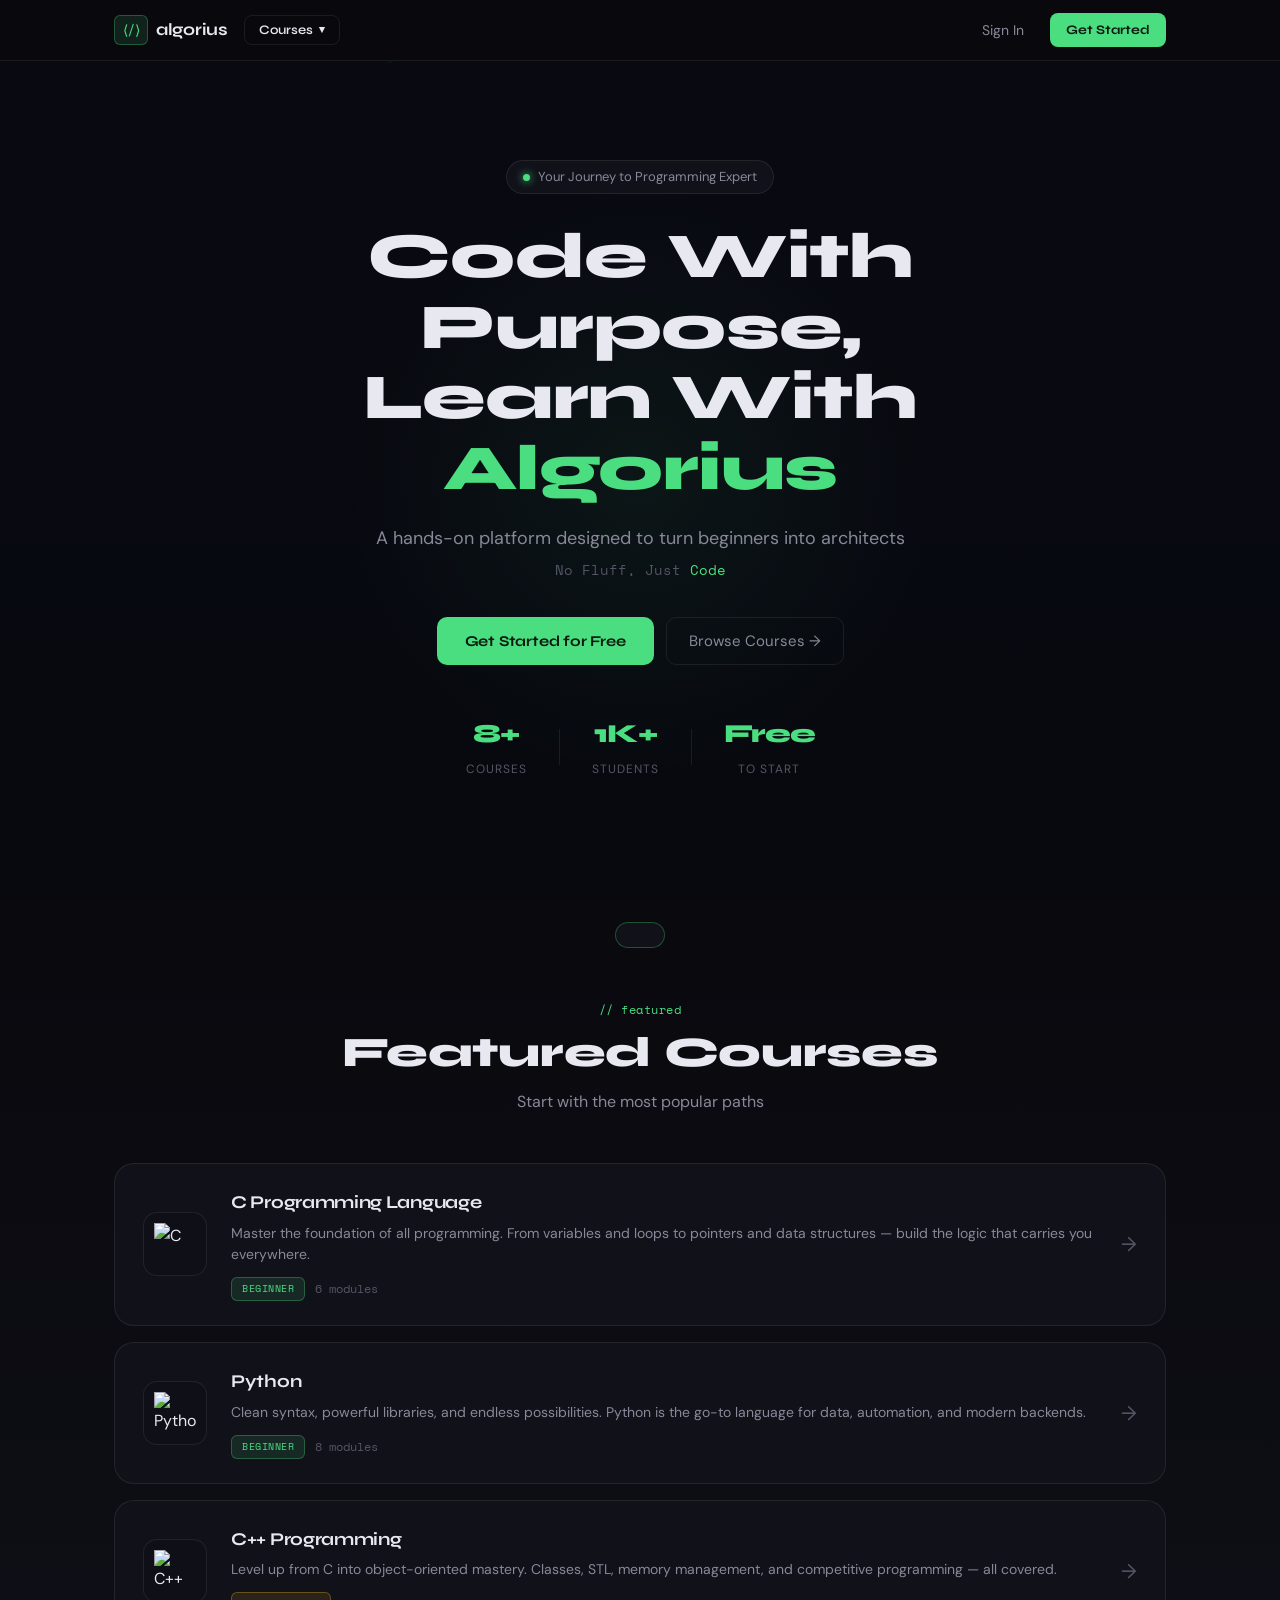
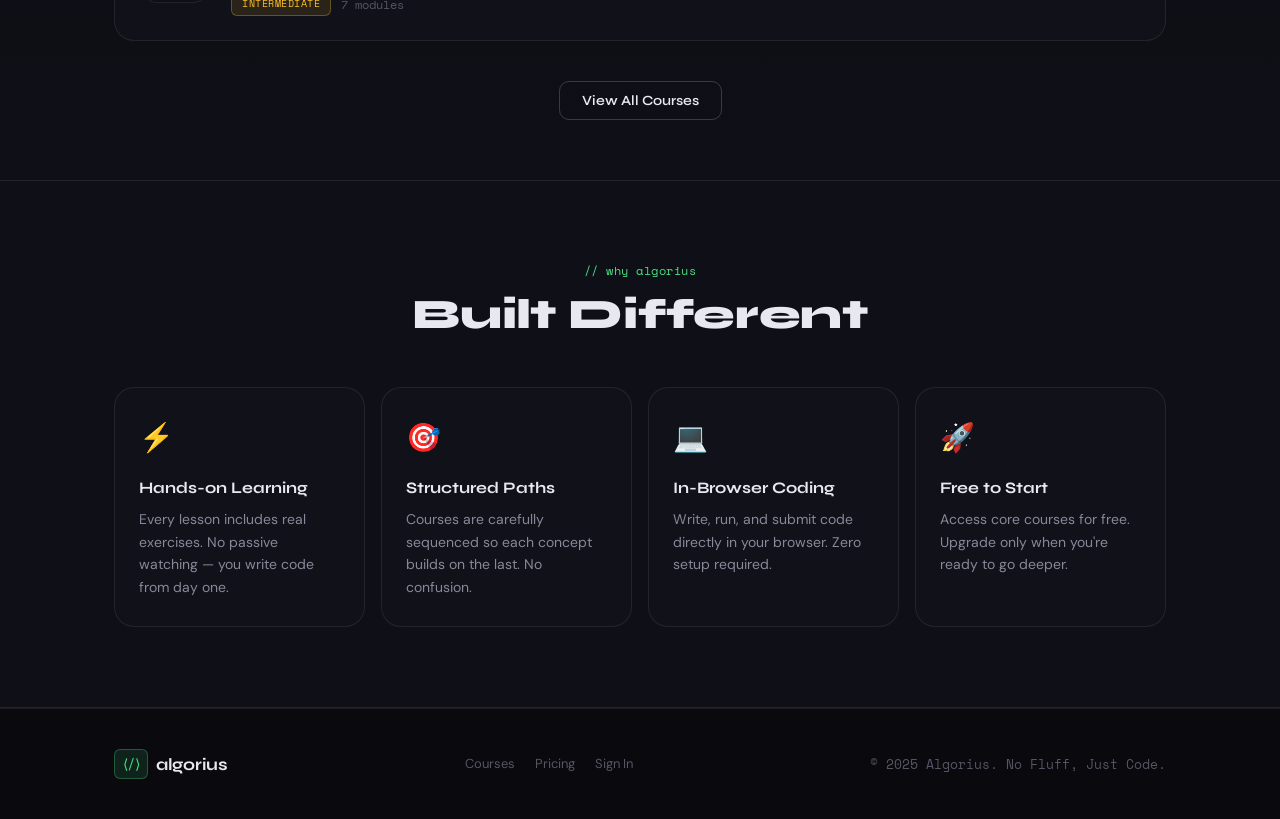
==== commit 293e29bf: "Update index.html" ====
--- a/algorius-final/index.html
+++ b/algorius-final/index.html
@@ -241,7 +241,7 @@
 
       <!-- Sign Up Form -->
       <div id="form-signup" class="auth-form active">
-        <h3>Create your account</h3>
+        <h3>Create your Account</h3>
         <p class="form-sub">Join thousands of learners already on Algorius</p>
         <div class="input-group">
           <label for="su-username">Username</label>
--- a/algorius-final/style.css
+++ b/algorius-final/style.css
@@ -223,7 +223,7 @@
 }
 .section-title {
   font-family: var(--font-display); font-size: clamp(28px,4vw,42px);
-  font-weight: 800; letter-spacing: -1px; line-height: 1.15; margin-bottom: 12px;
+  font-weight: 800; letter-spacing: -0.3px; line-height: 1.15; margin-bottom: 12px;
 }
 .section-sub { color: var(--text-muted); font-size: 16px; }
 .accent-green { color: var(--green); }
@@ -298,7 +298,7 @@
 
 .hero-title {
   font-family: var(--font-display); font-size: clamp(36px,6vw,64px);
-  font-weight: 800; letter-spacing: -2px; line-height: 1.1;
+  font-weight: 800; letter-spacing: -0.5px; line-height: 1.1;
   margin-bottom: 20px; animation: fadeUp 0.6s 0.1s ease both;
 }
 .hero-sub { color: var(--text-muted); font-size: 18px; margin-bottom: 6px; animation: fadeUp 0.6s 0.2s ease both; }
@@ -523,7 +523,7 @@
 .pc-plan { font-family: var(--font-mono); font-size: 12px; color: var(--text-muted); text-transform: uppercase; letter-spacing: 1px; display: block; margin-bottom: 10px; }
 .pc-price { display: flex; align-items: baseline; gap: 3px; }
 .pc-currency { font-family: var(--font-display); font-size: 18px; font-weight: 600; color: var(--text-muted); }
-.pc-amount  { font-family: var(--font-display); font-size: 40px; font-weight: 800; letter-spacing: -2px; color: var(--text); }
+.pc-amount  { font-family: var(--font-display); font-size: 40px; font-weight: 800; letter-spacing: -0.5px; color: var(--text); }
 .pc-per     { font-size: 14px; color: var(--text-muted); }
 .pc-features { list-style: none; margin-bottom: 28px; display: flex; flex-direction: column; gap: 10px; }
 .pc-features li { font-size: 14px; color: var(--text-muted); display: flex; align-items: flex-start; gap: 10px; }
@@ -567,7 +567,7 @@
 .cd-icon { width: 120px; height: 120px; background: var(--bg-card); border: 1px solid var(--border); border-radius: 20px; padding: 16px; flex-shrink: 0; display: flex; align-items: center; justify-content: center; }
 .cd-icon img { width: 100%; height: 100%; object-fit: contain; }
 .cd-info { flex: 1; }
-.cd-info h2 { font-family: var(--font-display); font-size: 36px; font-weight: 800; letter-spacing: -1px; margin-bottom: 12px; margin-top: 6px; }
+.cd-info h2 { font-family: var(--font-display); font-size: 36px; font-weight: 800; letter-spacing: -0.3px; margin-bottom: 12px; margin-top: 6px; }
 .cd-info p { color: var(--text-muted); font-size: 16px; line-height: 1.7; margin-bottom: 20px; max-width: 600px; }
 .cd-meta-row { display: flex; align-items: center; gap: 12px; flex-wrap: wrap; margin-bottom: 24px; }
 .cd-level-badge { font-family: var(--font-mono); font-size: 11px; padding: 4px 12px; border-radius: 100px; text-transform: uppercase; letter-spacing: 0.5px; }
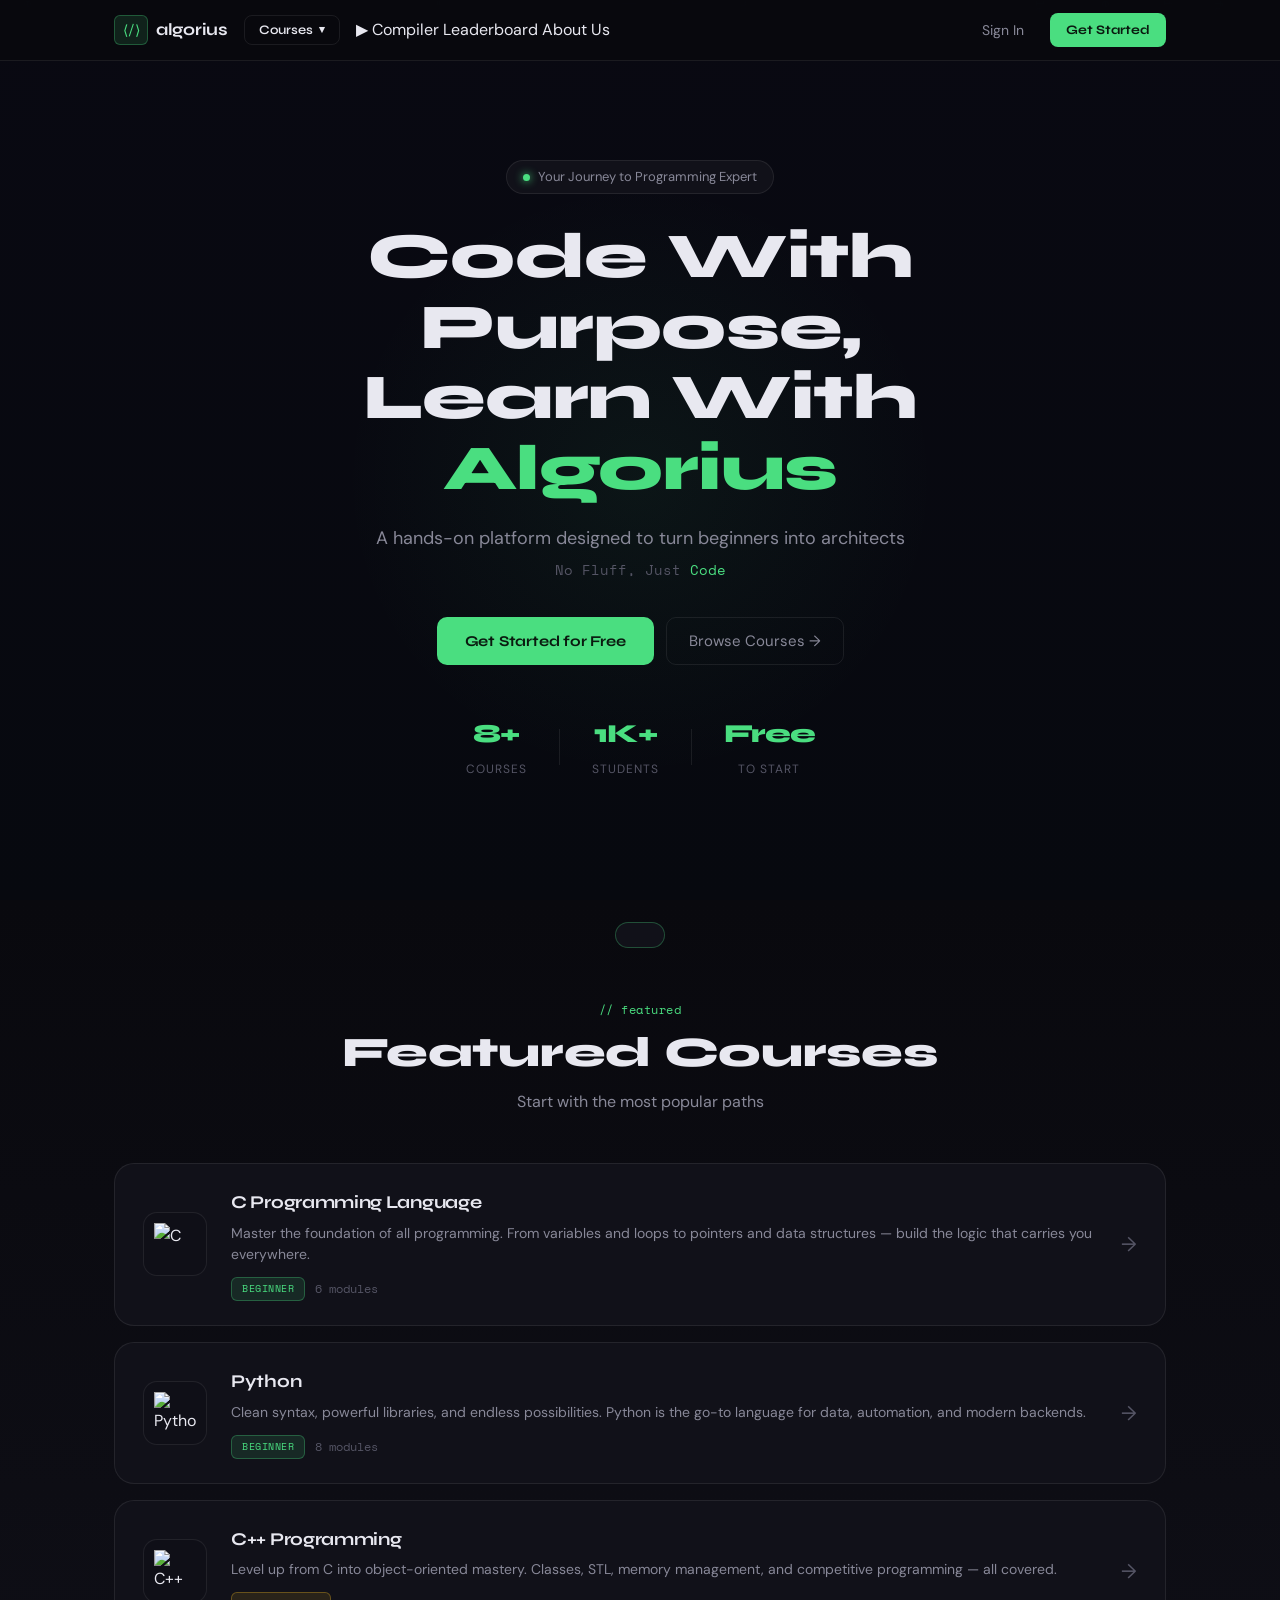
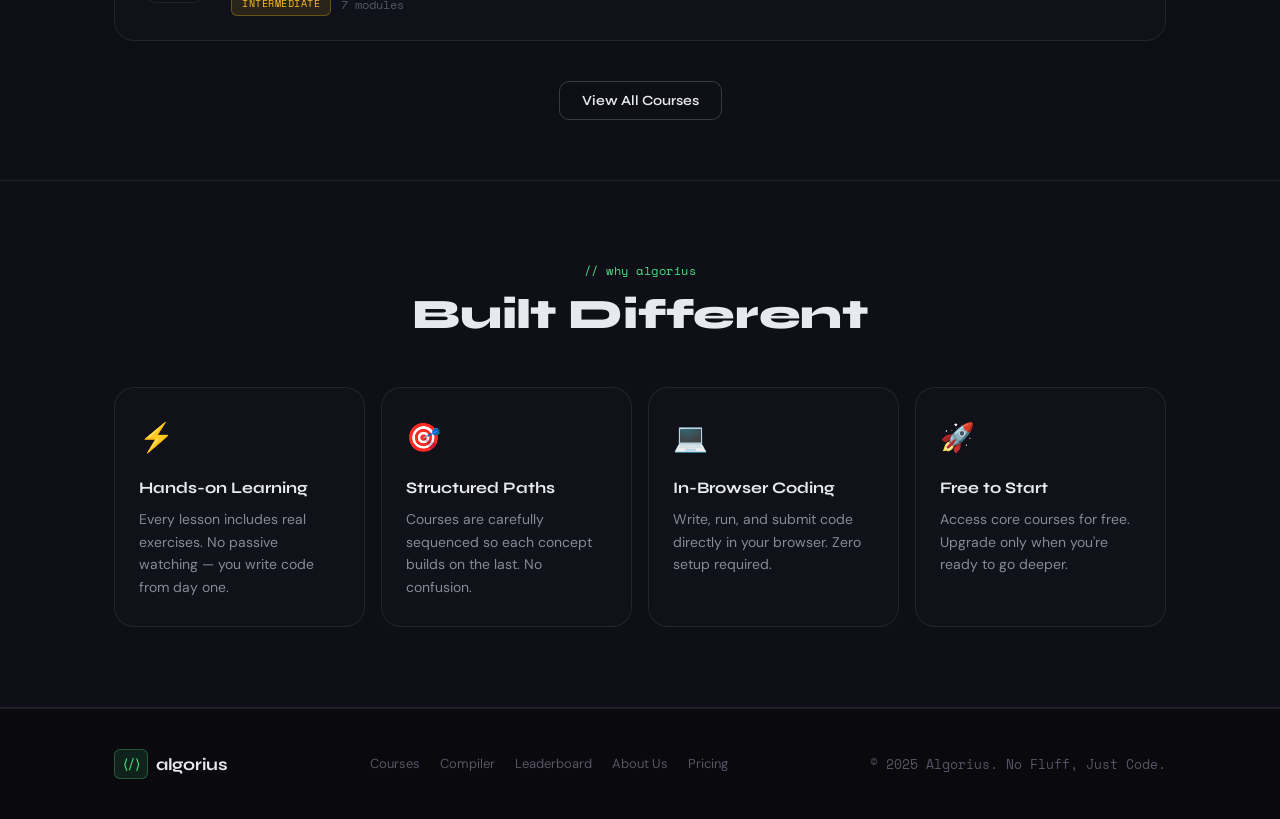
==== commit 98e3a49d: "Update index.html" ====
--- a/algorius-final/index.html
+++ b/algorius-final/index.html
@@ -39,6 +39,15 @@
           <a onclick="showCourse('java')">Java</a>
         </div>
       </div>
+      <nav class="nav-links">
+        <a class="nav-link" onclick="showPage('compiler')">
+          <span class="nav-link-icon">▶</span> Compiler
+        </a>
+        <a class="nav-link" onclick="showPage('leaderboard')">
+          <span class="nav-link-icon"></span> Leaderboard
+        </a>
+        <a class="nav-link" onclick="showPage('about')">About Us</a>
+      </nav>
     </div>
     <div class="nav-right" id="nav-right">
       <a href="#" class="btn-ghost" onclick="showPage('auth'); return false;">Sign In</a>
@@ -51,6 +60,9 @@
   <div class="mobile-menu" id="mobile-menu">
     <a onclick="showPage('home'); closeMobileMenu()">Home</a>
     <a onclick="showPage('courses'); closeMobileMenu()">All Courses</a>
+    <a onclick="showPage('compiler'); closeMobileMenu()">▶ Compiler</a>
+    <a onclick="showPage('leaderboard'); closeMobileMenu()">Leaderboard</a>
+    <a onclick="showPage('about'); closeMobileMenu()">About Us</a>
     <div class="mobile-menu-divider"></div>
     <a onclick="showCourse('c'); closeMobileMenu()">C Programming</a>
     <a onclick="showCourse('cpp'); closeMobileMenu()">C++</a>
@@ -203,8 +215,10 @@
         </div>
         <nav class="footer-links">
           <a onclick="showPage('courses')">Courses</a>
+          <a onclick="showPage('compiler')">Compiler</a>
+          <a onclick="showPage('leaderboard')">Leaderboard</a>
+          <a onclick="showPage('about')">About Us</a>
           <a onclick="showPage('pricing')">Pricing</a>
-          <a onclick="showPage('auth')">Sign In</a>
         </nav>
         <p class="footer-copy">© 2025 Algorius. No Fluff, Just Code.</p>
       </div>
@@ -435,8 +449,10 @@
         </div>
         <nav class="footer-links">
           <a onclick="showPage('home')">Home</a>
+          <a onclick="showPage('compiler')">Compiler</a>
+          <a onclick="showPage('leaderboard')">Leaderboard</a>
+          <a onclick="showPage('about')">About Us</a>
           <a onclick="showPage('pricing')">Pricing</a>
-          <a onclick="showPage('auth')">Sign In</a>
         </nav>
         <p class="footer-copy">© 2025 Algorius. No Fluff, Just Code.</p>
       </div>
@@ -525,8 +541,11 @@
         </div>
         <nav class="footer-links">
           <a onclick="showPage('home')">Home</a>
+          <a onclick="showPage('compiler')">Compiler</a>
+          <a onclick="showPage('leaderboard')">Leaderboard</a>
           <a onclick="showPage('courses')">Courses</a>
-          <a onclick="showPage('auth')">Sign In</a>
+          <a onclick="showPage('compiler')">Compiler</a>
+          <a onclick="showPage('about')">About Us</a>
         </nav>
         <p class="footer-copy">© 2025 Algorius. No Fluff, Just Code.</p>
       </div>
@@ -628,6 +647,8 @@
         </div>
         <nav class="footer-links">
           <a onclick="showPage('home')">Home</a>
+          <a onclick="showPage('compiler')">Compiler</a>
+          <a onclick="showPage('leaderboard')">Leaderboard</a>
           <a onclick="showPage('courses')">Courses</a>
           <a onclick="showPage('pricing')">Pricing</a>
         </nav>
@@ -779,6 +800,303 @@
   </div>
 </div>
 
+<!-- ===== PAGE: COMPILER ===== -->
+<div id="page-compiler" class="page">
+  <div class="compiler-page">
+    <div class="container">
+      <div class="compiler-header">
+        <div class="breadcrumb">
+          <span class="bc-link" onclick="showPage('home')">Home</span>
+          <span class="bc-sep">/</span>
+          <span class="bc-current">Online Compiler</span>
+        </div>
+        <div class="compiler-title-row">
+          <div>
+            <span class="section-tag">// online compiler</span>
+            <h2 class="section-title compiler-h2">Code, Run, Learn</h2>
+            <p class="section-sub">Write and run code instantly — no setup required.</p>
+          </div>
+          <div class="compiler-lang-select-wrap">
+            <label class="compiler-lang-label">Language:</label>
+            <div class="compiler-lang-tabs" id="compiler-lang-tabs">
+              <button class="clang-tab active" data-lang="c" onclick="switchCompilerLang('c', this)">C</button>
+              <button class="clang-tab" data-lang="cpp" onclick="switchCompilerLang('cpp', this)">C++</button>
+              <button class="clang-tab" data-lang="python" onclick="switchCompilerLang('python', this)">Python</button>
+              <button class="clang-tab" data-lang="js" onclick="switchCompilerLang('js', this)">JavaScript</button>
+              <button class="clang-tab" data-lang="java" onclick="switchCompilerLang('java', this)">Java</button>
+            </div>
+          </div>
+        </div>
+      </div>
+
+      <div class="compiler-layout">
+        <!-- Editor Panel -->
+        <div class="compiler-editor-panel">
+          <div class="editor-header">
+            <span class="editor-lang" id="compiler-filename">main.c</span>
+            <div class="editor-controls">
+              <button class="editor-reset-btn" onclick="resetCompilerCode()" title="Reset to template">↺ Reset</button>
+              <div class="editor-dots">
+                <span></span><span></span><span></span>
+              </div>
+            </div>
+          </div>
+          <div class="compiler-editor-body editor-body" contenteditable="true" spellcheck="false" id="compiler-code-editor"></div>
+        </div>
+
+        <!-- Output Panel -->
+        <div class="compiler-output-panel">
+          <div class="compiler-output-header">
+            <span class="compiler-output-title">Output</span>
+            <div class="compiler-output-controls">
+              <button class="btn-run" onclick="runCompilerCode()">▶ Run</button>
+              <button class="compiler-clear-btn" onclick="clearCompilerOutput()">Clear</button>
+            </div>
+          </div>
+          <div class="compiler-output-body" id="compiler-output-body">
+            <span class="compiler-output-placeholder">// Click "Run" to execute your code</span>
+          </div>
+        </div>
+      </div>
+
+      <!-- Tip bar -->
+      <div class="compiler-tips">
+        <span class="compiler-tip-label">💡 Tips:</span>
+        <span>This is a simulated compiler — great for learning syntax and logic.</span>
+        <span class="compiler-tip-sep">·</span>
+        <span>Each language has a starter template to get you going.</span>
+      </div>
+    </div>
+
+    <footer class="footer">
+      <div class="container">
+        <div class="footer-inner">
+          <div class="footer-brand">
+            <span class="logo-icon">⟨/⟩</span>
+            <span class="logo-text">algorius</span>
+          </div>
+          <nav class="footer-links">
+            <a onclick="showPage('home')">Home</a>
+            <a onclick="showPage('courses')">Courses</a>
+            <a onclick="showPage('leaderboard')">Leaderboard</a>
+            <a onclick="showPage('about')">About Us</a>
+          </nav>
+          <p class="footer-copy">© 2025 Algorius. No Fluff, Just Code.</p>
+        </div>
+      </div>
+    </footer>
+  </div>
+</div>
+
+<!-- ===== PAGE: LEADERBOARD ===== -->
+<div id="page-leaderboard" class="page">
+  <div class="container">
+    <div class="lb-header">
+      <div class="breadcrumb">
+        <span class="bc-link" onclick="showPage('home')">Home</span>
+        <span class="bc-sep">/</span>
+        <span class="bc-current">Leaderboard</span>
+      </div>
+      <span class="section-tag">// leaderboard</span>
+      <h2 class="section-title">Top Coders</h2>
+      <p class="section-sub">The most dedicated learners on Algorius this month.</p>
+    </div>
+
+    <!-- Stats bar -->
+    <div class="lb-stats-row">
+      <div class="lb-stat-card">
+        <span class="lb-stat-num">1,247</span>
+        <span class="lb-stat-label">Active Learners</span>
+      </div>
+      <div class="lb-stat-card">
+        <span class="lb-stat-num">8,392</span>
+        <span class="lb-stat-label">Exercises Completed</span>
+      </div>
+      <div class="lb-stat-card">
+        <span class="lb-stat-num">42,100</span>
+        <span class="lb-stat-label">Total XP Earned</span>
+      </div>
+    </div>
+
+    <!-- Filter tabs -->
+    <div class="lb-filter-row">
+      <button class="lb-filter-btn active" onclick="filterLeaderboard('all', this)">All Time</button>
+      <button class="lb-filter-btn" onclick="filterLeaderboard('month', this)">This Month</button>
+      <button class="lb-filter-btn" onclick="filterLeaderboard('week', this)">This Week</button>
+    </div>
+
+    <!-- Top 3 podium -->
+    <div class="lb-podium" id="lb-podium">
+      <!-- filled by JS -->
+    </div>
+
+    <!-- Full table -->
+    <div class="lb-table-wrap">
+      <div class="lb-table-header">
+        <span class="lb-col-rank">Rank</span>
+        <span class="lb-col-user">User</span>
+        <span class="lb-col-lang">Top Language</span>
+        <span class="lb-col-exercises">Exercises</span>
+        <span class="lb-col-xp">XP</span>
+        <span class="lb-col-streak">Streak</span>
+      </div>
+      <div class="lb-table-body" id="lb-table-body">
+        <!-- filled by JS -->
+      </div>
+    </div>
+
+    <!-- You card -->
+    <div class="lb-you-card">
+      <span class="lb-you-label">📍 Your Position</span>
+      <div class="lb-you-row">
+        <span class="lb-you-rank">#247</span>
+        <span class="lb-you-name">You</span>
+        <span class="lb-you-xp">320 XP</span>
+        <button class="btn-hero-primary lb-join-btn" onclick="showPage('auth')">Start Earning XP →</button>
+      </div>
+    </div>
+  </div>
+
+  <footer class="footer">
+    <div class="container">
+      <div class="footer-inner">
+        <div class="footer-brand">
+          <span class="logo-icon">⟨/⟩</span>
+          <span class="logo-text">algorius</span>
+        </div>
+        <nav class="footer-links">
+          <a onclick="showPage('home')">Home</a>
+          <a onclick="showPage('compiler')">Compiler</a>
+          <a onclick="showPage('leaderboard')">Leaderboard</a>
+          <a onclick="showPage('courses')">Courses</a>
+          <a onclick="showPage('compiler')">Compiler</a>
+          <a onclick="showPage('about')">About Us</a>
+        </nav>
+        <p class="footer-copy">© 2025 Algorius. No Fluff, Just Code.</p>
+      </div>
+    </div>
+  </footer>
+</div>
+
+<!-- ===== PAGE: ABOUT US ===== -->
+<div id="page-about" class="page">
+
+  <!-- Hero -->
+  <section class="about-hero">
+    <div class="about-hero-bg"></div>
+    <div class="about-hero-content container">
+      <span class="section-tag">// about us</span>
+      <h2 class="section-title about-title">We're Building the<br/><span class="accent-green">Future of Coding Education</span></h2>
+      <p class="about-subtitle">Algorius is a student-built platform that believes everyone deserves a clear, hands-on path to becoming a developer — no fluff, no gatekeeping.</p>
+    </div>
+  </section>
+
+  <!-- Mission -->
+  <section class="about-mission">
+    <div class="container">
+      <div class="about-mission-grid">
+        <div class="about-mission-text">
+          <span class="section-tag">// our mission</span>
+          <h3 class="about-section-h">Code With Purpose</h3>
+          <p>We built Algorius because we experienced first-hand how hard it is to learn programming without a clear, structured path. Most resources are either too abstract or dump everything on you at once.</p>
+          <p>Our mission is simple: give every learner — regardless of background — a hands-on, structured, and genuinely enjoyable path to coding mastery. Every course, every exercise, every feature is designed with that goal in mind.</p>
+        </div>
+        <div class="about-mission-code">
+          <div class="about-code-window">
+            <div class="about-code-bar">
+              <span class="about-code-dot" style="background:#ff5f57"></span>
+              <span class="about-code-dot" style="background:#febc2e"></span>
+              <span class="about-code-dot" style="background:#28c840"></span>
+              <span class="about-code-filename">mission.py</span>
+            </div>
+            <pre class="about-code-body"><span class="code-comment"># Algorius core values</span>
+
+<span class="code-kw">class</span> <span class="code-fn">Algorius</span>:
+    mission = <span class="code-str">"Code With Purpose"</span>
+    values  = [
+        <span class="code-str">"Hands-on learning"</span>,
+        <span class="code-str">"Clear structure"</span>,
+        <span class="code-str">"No gatekeeping"</span>,
+        <span class="code-str">"Free to start"</span>,
+    ]
+
+    <span class="code-kw">def</span> <span class="code-fn">build</span>(self, student):
+        <span class="code-kw">while</span> student.learning:
+            student.<span class="code-fn">grow</span>()
+        <span class="code-kw">return</span> <span class="code-str">"Developer 🚀"</span></pre>
+          </div>
+        </div>
+      </div>
+    </div>
+  </section>
+
+  <!-- Values -->
+  <section class="about-values">
+    <div class="container">
+      <div class="section-header">
+        <span class="section-tag">// our values</span>
+        <h3 class="section-title">What We Stand For</h3>
+      </div>
+      <div class="about-values-grid">
+        <div class="about-value-card">
+          <div class="about-value-icon">⚡</div>
+          <h4>Learn By Doing</h4>
+          <p>Every lesson has a hands-on exercise. We believe you learn to code by writing code — not just watching videos.</p>
+        </div>
+        <div class="about-value-card">
+          <div class="about-value-icon">🧭</div>
+          <h4>Structured Paths</h4>
+          <p>No overwhelm. Our curriculum is carefully sequenced so each concept builds on the previous one naturally.</p>
+        </div>
+        <div class="about-value-card">
+          <div class="about-value-icon">🔓</div>
+          <h4>Accessible to All</h4>
+          <p>Core content is free, always. We believe the barrier to programming education should be effort — not money.</p>
+        </div>
+        <div class="about-value-card">
+          <div class="about-value-icon">🎯</div>
+          <h4>No Fluff</h4>
+          <p>We cut the noise. Every word, exercise, and feature is deliberate. If it doesn't help you learn, it doesn't belong.</p>
+        </div>
+      </div>
+    </div>
+  </section>
+
+  <!-- CTA -->
+  <section class="about-cta">
+    <div class="container">
+      <div class="about-cta-inner">
+        <h3>Ready to Start Coding?</h3>
+        <p>Join thousands of learners already on Algorius. It's free to start.</p>
+        <div class="about-cta-btns">
+          <button class="btn-hero-primary" onclick="showPage('courses')">Browse Courses →</button>
+          <button class="btn-hero-ghost" onclick="showPage('auth')">Create Free Account</button>
+        </div>
+      </div>
+    </div>
+  </section>
+
+  <footer class="footer">
+    <div class="container">
+      <div class="footer-inner">
+        <div class="footer-brand">
+          <span class="logo-icon">⟨/⟩</span>
+          <span class="logo-text">algorius</span>
+        </div>
+        <nav class="footer-links">
+          <a onclick="showPage('home')">Home</a>
+          <a onclick="showPage('compiler')">Compiler</a>
+          <a onclick="showPage('leaderboard')">Leaderboard</a>
+          <a onclick="showPage('courses')">Courses</a>
+          <a onclick="showPage('compiler')">Compiler</a>
+          <a onclick="showPage('leaderboard')">Leaderboard</a>
+        </nav>
+        <p class="footer-copy">© 2025 Algorius. No Fluff, Just Code.</p>
+      </div>
+    </div>
+  </footer>
+</div>
+
 <!-- Toast Notification -->
 <div id="toast" class="toast"></div>
 
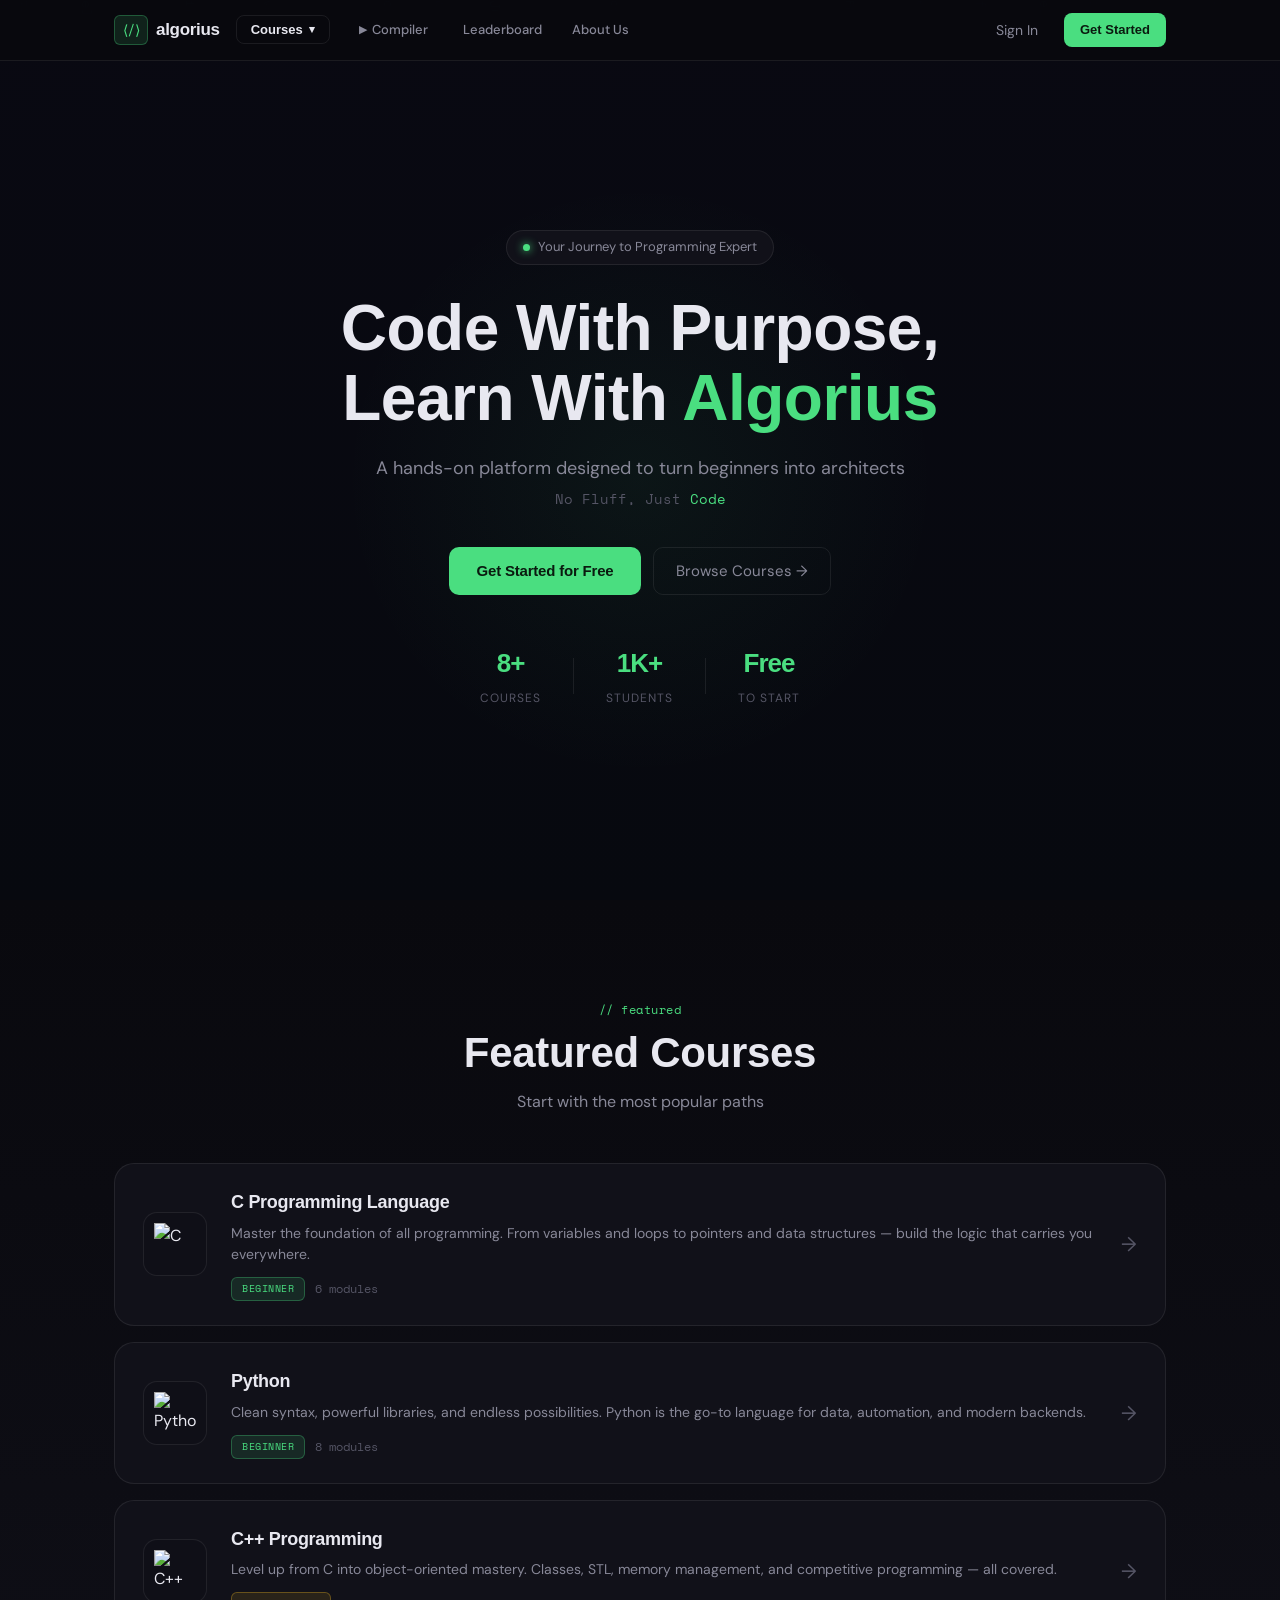
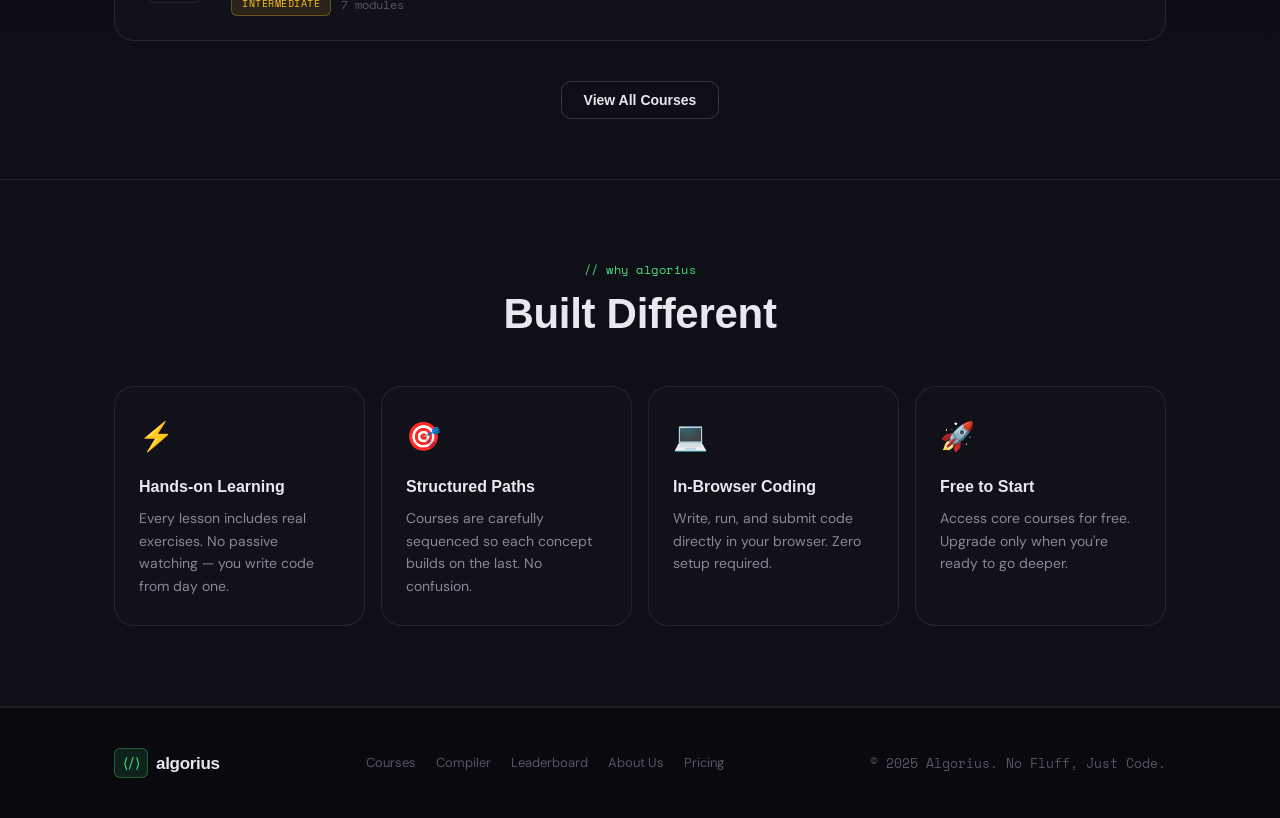
==== commit 06e6f221: "Update index.html" ====
--- a/algorius-final/index.html
+++ b/algorius-final/index.html
@@ -6,7 +6,7 @@
   <title>Algorius — Code With Purpose</title>
   <link rel="preconnect" href="https://fonts.googleapis.com" />
   <link rel="preconnect" href="https://fonts.gstatic.com" crossorigin />
-  <link href="https://fonts.googleapis.com/css2?family=Space+Mono:ital,wght@0,400;0,700;1,400&family=Syne:wght@400;500;600;700;800&family=DM+Sans:ital,opsz,wght@0,9..40,300;0,9..40,400;0,9..40,500;1,9..40,300&display=swap" rel="stylesheet" />
+  <link href="https://fonts.googleapis.com/css2?family=Space+Mono:ital,wght@0,400;0,700;1,400&family=Plus+Jakarta+Sans:wght@400;500;600;700;800&family=DM+Sans:ital,opsz,wght@0,9..40,300;0,9..40,400;0,9..40,500;1,9..40,300&display=swap" rel="stylesheet" />
   <link rel="stylesheet" href="style.css" />
 </head>
 <body>
@@ -581,26 +581,22 @@
         <p class="pm-label">Payment Method:</p>
         <div class="pm-grid">
           <button class="pm-btn active" data-method="dana">
-            <span class="pm-emoji">💳</span>
+            <img src="[data-uri]" alt="DANA" class="pm-logo" />
             <span>DANA</span>
           </button>
           <button class="pm-btn" data-method="shopeepay">
-            <span class="pm-emoji">🛍️</span>
+            <img src="[data-uri]" alt="ShopeePay" class="pm-logo" />
             <span>ShopeePay</span>
           </button>
           <button class="pm-btn" data-method="ovo">
-            <span class="pm-emoji">💜</span>
+            <img src="[data-uri]" alt="OVO" class="pm-logo" />
             <span>OVO</span>
           </button>
           <button class="pm-btn" data-method="qris">
-            <span class="pm-emoji">📱</span>
+            <img src="https://upload.wikimedia.org/wikipedia/commons/a/a2/Logo_QRIS.svg" alt="QRIS" class="pm-logo" style="filter:brightness(0) invert(1);" />
             <span>QRIS</span>
           </button>
         </div>
-      </div>
-
-      <button class="btn-form-primary" onclick="showPaymentSuccess()">PAY NOW — Rp. 51,500</button>
-    </div>
   </div>
 </div>
 
--- a/algorius-final/style.css
+++ b/algorius-final/style.css
@@ -737,6 +737,264 @@
 .toast.show { transform: translateX(-50%) translateY(0); }
 
 /* ============================================================
+   NAV LINKS (inline nav items)
+   ============================================================ */
+.nav-links {
+  display: flex; align-items: center; gap: 4px;
+}
+.nav-link {
+  color: var(--text-muted); font-family: var(--font-sans); font-size: 13px;
+  font-weight: 500; padding: 6px 12px; border-radius: 8px;
+  cursor: pointer; transition: var(--transition); display: flex; align-items: center; gap: 5px;
+  border: 1px solid transparent;
+}
+.nav-link:hover { color: var(--text); background: var(--bg-3); border-color: var(--border); }
+.nav-link-active { color: var(--green) !important; background: var(--green-dim) !important; border-color: var(--green-border) !important; }
+.nav-link-icon { font-size: 11px; }
+
+/* ============================================================
+   COMPILER PAGE
+   ============================================================ */
+.compiler-page { min-height: 100vh; padding-bottom: 0; }
+.compiler-header { padding: 100px 0 32px; }
+.compiler-h2 { margin-bottom: 4px !important; }
+.compiler-title-row { display: flex; align-items: flex-end; justify-content: space-between; gap: 24px; flex-wrap: wrap; }
+.compiler-lang-select-wrap { display: flex; flex-direction: column; align-items: flex-end; gap: 8px; }
+.compiler-lang-label { font-family: var(--font-mono); font-size: 11px; color: var(--text-dim); text-transform: uppercase; letter-spacing: 0.5px; }
+.compiler-lang-tabs { display: flex; gap: 4px; background: var(--bg-card); border: 1px solid var(--border); border-radius: 10px; padding: 4px; }
+.clang-tab {
+  background: none; border: none; color: var(--text-muted);
+  font-family: var(--font-mono); font-size: 12px; font-weight: 600;
+  padding: 6px 14px; border-radius: 7px; cursor: pointer;
+  transition: var(--transition);
+}
+.clang-tab:hover { color: var(--text); background: var(--bg-3); }
+.clang-tab.active { background: var(--bg-2); color: var(--green); border: 1px solid var(--green-border); }
+
+.compiler-layout {
+  display: grid; grid-template-columns: 1fr 1fr; gap: 16px;
+  height: 520px; margin-bottom: 20px;
+}
+.compiler-editor-panel {
+  background: #0d0d14; border: 1px solid var(--border);
+  border-radius: var(--radius); overflow: hidden;
+  display: flex; flex-direction: column;
+}
+.compiler-editor-body {
+  flex: 1; overflow-y: auto; min-height: 0;
+  padding: 18px 20px;
+}
+.compiler-output-panel {
+  background: var(--bg-card); border: 1px solid var(--border);
+  border-radius: var(--radius); overflow: hidden;
+  display: flex; flex-direction: column;
+}
+.compiler-output-header {
+  display: flex; align-items: center; justify-content: space-between;
+  padding: 10px 14px; background: rgba(0,0,0,0.3); border-bottom: 1px solid var(--border);
+}
+.compiler-output-title { font-family: var(--font-mono); font-size: 11px; color: var(--text-dim); text-transform: uppercase; letter-spacing: 0.5px; }
+.compiler-output-controls { display: flex; gap: 8px; align-items: center; }
+.compiler-clear-btn {
+  background: none; border: 1px solid var(--border); color: var(--text-dim);
+  font-family: var(--font-mono); font-size: 11px; padding: 5px 12px;
+  border-radius: 7px; cursor: pointer; transition: var(--transition);
+}
+.compiler-clear-btn:hover { color: var(--text); border-color: var(--border-hover); }
+.compiler-output-body {
+  flex: 1; overflow-y: auto; padding: 16px;
+  font-family: var(--font-mono); font-size: 13px; line-height: 1.8;
+  white-space: pre-wrap; color: var(--green);
+}
+.compiler-output-placeholder { color: var(--text-dim); font-style: italic; }
+.compiler-tips {
+  display: flex; align-items: center; gap: 10px; flex-wrap: wrap;
+  font-size: 13px; color: var(--text-dim);
+  background: var(--bg-card); border: 1px solid var(--border);
+  padding: 12px 18px; border-radius: var(--radius); margin-bottom: 60px;
+}
+.compiler-tip-label { color: var(--text-muted); font-weight: 600; }
+.compiler-tip-sep { color: var(--border-hover); }
+
+/* ============================================================
+   LEADERBOARD PAGE
+   ============================================================ */
+.lb-header { padding: 100px 0 40px; text-align: center; }
+.lb-stats-row {
+  display: grid; grid-template-columns: repeat(3,1fr); gap: 16px; margin-bottom: 36px;
+}
+.lb-stat-card {
+  background: var(--bg-card); border: 1px solid var(--border);
+  border-radius: var(--radius); padding: 24px; text-align: center;
+  transition: var(--transition);
+}
+.lb-stat-card:hover { border-color: var(--green-border); }
+.lb-stat-num { display: block; font-family: var(--font-display); font-size: 32px; font-weight: 800; color: var(--green); letter-spacing: -0.5px; }
+.lb-stat-label { display: block; font-size: 13px; color: var(--text-muted); margin-top: 4px; }
+
+.lb-filter-row { display: flex; gap: 8px; margin-bottom: 36px; justify-content: center; }
+.lb-filter-btn {
+  background: var(--bg-card); border: 1px solid var(--border);
+  color: var(--text-muted); font-family: var(--font-display); font-size: 13px; font-weight: 600;
+  padding: 8px 20px; border-radius: 100px; cursor: pointer; transition: var(--transition);
+}
+.lb-filter-btn:hover { border-color: var(--border-hover); color: var(--text); }
+.lb-filter-btn.active { background: var(--green-dim); border-color: var(--green-border); color: var(--green); }
+
+/* Podium */
+.lb-podium {
+  display: flex; justify-content: center; align-items: flex-end; gap: 16px;
+  margin-bottom: 48px; padding: 0 16px;
+}
+.lb-podium-card {
+  background: var(--bg-card); border: 1px solid var(--border);
+  border-radius: var(--radius-lg); padding: 24px 20px;
+  text-align: center; display: flex; flex-direction: column;
+  align-items: center; gap: 10px; transition: var(--transition); position: relative;
+  flex: 1; max-width: 220px;
+}
+.lb-podium-card:hover { border-color: var(--green-border); transform: translateY(-4px); }
+.lb-podium-1st { border-color: var(--green-border); background: linear-gradient(135deg, rgba(74,222,128,0.06) 0%, var(--bg-card) 100%); order: 2; min-height: 240px; }
+.lb-podium-2nd { order: 1; min-height: 210px; }
+.lb-podium-3rd { order: 3; min-height: 200px; }
+.lb-podium-crown { font-size: 28px; }
+.lb-podium-avatar {
+  width: 64px; height: 64px; border-radius: 50%; background: var(--bg-2);
+  border: 2px solid var(--border); display: flex; align-items: center; justify-content: center;
+  font-family: var(--font-display); font-size: 22px; font-weight: 800; color: var(--green);
+}
+.lb-podium-1st .lb-podium-avatar { width: 76px; height: 76px; border-color: var(--green-border); box-shadow: 0 0 24px rgba(74,222,128,0.2); }
+.lb-podium-name { font-family: var(--font-display); font-size: 15px; font-weight: 700; }
+.lb-podium-lang { font-family: var(--font-mono); font-size: 11px; color: var(--text-dim); background: var(--bg-2); padding: 3px 10px; border-radius: 6px; }
+.lb-podium-xp { font-family: var(--font-mono); font-size: 12px; color: var(--green); font-weight: 700; }
+.lb-podium-rank {
+  position: absolute; top: -12px; left: 50%; transform: translateX(-50%);
+  font-family: var(--font-mono); font-size: 11px; font-weight: 700; text-transform: uppercase;
+  padding: 3px 12px; border-radius: 100px; letter-spacing: 0.5px;
+}
+.lb-podium-1st .lb-podium-rank { background: var(--green); color: #0a1a0f; }
+.lb-podium-2nd .lb-podium-rank { background: rgba(148,163,184,0.2); color: #94a3b8; border: 1px solid rgba(148,163,184,0.3); }
+.lb-podium-3rd .lb-podium-rank { background: rgba(251,191,36,0.15); color: var(--yellow); border: 1px solid rgba(251,191,36,0.3); }
+
+/* Table */
+.lb-table-wrap { background: var(--bg-card); border: 1px solid var(--border); border-radius: var(--radius-lg); overflow: hidden; margin-bottom: 36px; }
+.lb-table-header {
+  display: grid; grid-template-columns: 60px 1fr 140px 110px 90px 90px;
+  padding: 12px 20px; background: var(--bg-2); border-bottom: 1px solid var(--border);
+  font-family: var(--font-mono); font-size: 11px; color: var(--text-dim);
+  text-transform: uppercase; letter-spacing: 0.5px;
+}
+.lb-row {
+  display: grid; grid-template-columns: 60px 1fr 140px 110px 90px 90px;
+  padding: 14px 20px; border-bottom: 1px solid var(--border); align-items: center;
+  transition: var(--transition); cursor: default;
+}
+.lb-row:last-child { border-bottom: none; }
+.lb-row:hover { background: var(--bg-3); }
+.lb-row-rank { font-family: var(--font-mono); font-size: 14px; font-weight: 700; color: var(--text-dim); }
+.lb-row-rank.top3 { color: var(--green); }
+.lb-row-user { display: flex; align-items: center; gap: 12px; }
+.lb-row-avatar {
+  width: 36px; height: 36px; border-radius: 50%; background: var(--bg-2);
+  border: 1px solid var(--border); display: flex; align-items: center; justify-content: center;
+  font-family: var(--font-display); font-size: 13px; font-weight: 800; color: var(--green); flex-shrink: 0;
+}
+.lb-row-name { font-family: var(--font-display); font-size: 14px; font-weight: 600; }
+.lb-row-sub { font-size: 12px; color: var(--text-dim); }
+.lb-row-lang-badge { font-family: var(--font-mono); font-size: 10px; padding: 3px 10px; border-radius: 6px; background: var(--bg-2); color: var(--text-muted); border: 1px solid var(--border); }
+.lb-row-exercises { font-family: var(--font-mono); font-size: 13px; color: var(--text-muted); }
+.lb-row-xp { font-family: var(--font-mono); font-size: 13px; color: var(--green); font-weight: 700; }
+.lb-row-streak { font-size: 13px; color: var(--text-muted); font-family: var(--font-mono); }
+.lb-row-streak.hot { color: #f97316; }
+
+.lb-you-card {
+  background: linear-gradient(135deg, rgba(74,222,128,0.06) 0%, var(--bg-card) 100%);
+  border: 1px solid var(--green-border); border-radius: var(--radius-lg);
+  padding: 24px 28px; margin-bottom: 60px;
+}
+.lb-you-label { font-family: var(--font-mono); font-size: 11px; color: var(--green); text-transform: uppercase; letter-spacing: 0.5px; display: block; margin-bottom: 12px; }
+.lb-you-row { display: flex; align-items: center; gap: 20px; flex-wrap: wrap; }
+.lb-you-rank { font-family: var(--font-display); font-size: 22px; font-weight: 800; color: var(--text-dim); }
+.lb-you-name { font-family: var(--font-display); font-size: 16px; font-weight: 700; flex: 1; }
+.lb-you-xp { font-family: var(--font-mono); font-size: 14px; color: var(--green); }
+.lb-join-btn { padding: 10px 22px !important; font-size: 13px !important; }
+
+/* ============================================================
+   ABOUT US PAGE
+   ============================================================ */
+.about-hero {
+  min-height: 60vh; display: flex; align-items: center; justify-content: center;
+  position: relative; overflow: hidden; padding: 100px 24px 60px; text-align: center;
+}
+.about-hero-bg {
+  position: absolute; inset: 0;
+  background: linear-gradient(180deg, #07090f 0%, #09090e 100%);
+}
+.about-hero-bg::before {
+  content: ''; position: absolute; top: 20%; left: 50%; transform: translate(-50%,-50%);
+  width: 700px; height: 700px;
+  background: radial-gradient(circle, rgba(74,222,128,0.07) 0%, transparent 65%);
+}
+.about-hero-content { position: relative; z-index: 2; max-width: 780px; margin: 0 auto; }
+.about-title { margin-bottom: 20px !important; }
+.about-subtitle { color: var(--text-muted); font-size: 17px; line-height: 1.7; max-width: 600px; margin: 0 auto; }
+
+.about-mission { padding: 80px 0; background: var(--bg-2); border-top: 1px solid var(--border); border-bottom: 1px solid var(--border); }
+.about-mission-grid { display: grid; grid-template-columns: 1fr 1fr; gap: 60px; align-items: center; }
+.about-mission-text .section-tag { text-align: left; }
+.about-section-h { font-family: var(--font-display); font-size: 32px; font-weight: 800; letter-spacing: -0.3px; margin-bottom: 20px; margin-top: 8px; }
+.about-mission-text p { color: var(--text-muted); font-size: 15px; line-height: 1.8; margin-bottom: 16px; }
+.about-mission-text p:last-child { margin-bottom: 0; }
+.about-code-window { background: #0d0d14; border: 1px solid var(--border); border-radius: var(--radius-lg); overflow: hidden; }
+.about-code-bar { display: flex; align-items: center; gap: 7px; padding: 12px 18px; background: rgba(0,0,0,0.3); border-bottom: 1px solid var(--border); }
+.about-code-dot { width: 11px; height: 11px; border-radius: 50%; }
+.about-code-filename { font-family: var(--font-mono); font-size: 12px; color: var(--text-dim); margin-left: 6px; }
+.about-code-body { padding: 24px 28px; font-family: var(--font-mono); font-size: 13px; line-height: 1.9; overflow-x: auto; }
+
+.about-values { padding: 80px 0; }
+.about-values-grid { display: grid; grid-template-columns: repeat(4,1fr); gap: 16px; }
+.about-value-card { background: var(--bg-card); border: 1px solid var(--border); border-radius: var(--radius-lg); padding: 28px 24px; transition: var(--transition); }
+.about-value-card:hover { border-color: var(--green-border); background: var(--bg-3); transform: translateY(-4px); }
+.about-value-icon { font-size: 30px; margin-bottom: 14px; }
+.about-value-card h4 { font-family: var(--font-display); font-size: 16px; font-weight: 700; margin-bottom: 8px; letter-spacing: -0.3px; }
+.about-value-card p { color: var(--text-muted); font-size: 13px; line-height: 1.6; }
+
+.about-team { padding: 80px 0; background: var(--bg-2); border-top: 1px solid var(--border); }
+.about-team-grid { display: grid; grid-template-columns: repeat(4,1fr); gap: 20px; margin-bottom: 40px; }
+.about-team-card {
+  background: var(--bg-card); border: 1px solid var(--border); border-radius: var(--radius-lg);
+  padding: 28px 20px; text-align: center; transition: var(--transition);
+  display: flex; flex-direction: columns; align-items: center; flex-direction: column; gap: 12px;
+}
+.about-team-card:hover { border-color: var(--green-border); transform: translateY(-4px); }
+.about-team-avatar {
+  width: 72px; height: 72px; border-radius: 50%; background: var(--bg-2);
+  border: 2px solid var(--border); display: flex; align-items: center; justify-content: center;
+  font-family: var(--font-display); font-size: 24px; font-weight: 800; color: var(--green);
+  margin: 0 auto;
+}
+.about-team-name { font-family: var(--font-display); font-size: 15px; font-weight: 700; margin-top: 4px; }
+.about-team-role { font-family: var(--font-mono); font-size: 11px; color: var(--text-dim); background: var(--bg-2); padding: 3px 10px; border-radius: 6px; }
+.about-team-nim { font-size: 12px; color: var(--text-dim); }
+.about-team-note {
+  background: var(--bg-card); border: 1px solid var(--border); border-radius: var(--radius);
+  padding: 20px 24px; display: flex; align-items: flex-start; gap: 16px;
+  font-size: 14px; color: var(--text-muted); line-height: 1.6;
+}
+.about-team-note-icon { font-size: 24px; flex-shrink: 0; }
+.about-team-note strong { color: var(--text); }
+.about-team-note code { font-family: var(--font-mono); font-size: 12px; color: var(--green); background: var(--bg-2); padding: 1px 6px; border-radius: 4px; }
+
+.about-cta {
+  padding: 80px 0; border-top: 1px solid var(--border);
+  background: linear-gradient(135deg, rgba(74,222,128,0.03) 0%, transparent 60%);
+}
+.about-cta-inner { text-align: center; max-width: 560px; margin: 0 auto; }
+.about-cta-inner h3 { font-family: var(--font-display); font-size: 36px; font-weight: 800; letter-spacing: -0.5px; margin-bottom: 12px; }
+.about-cta-inner p { color: var(--text-muted); font-size: 16px; margin-bottom: 32px; }
+.about-cta-btns { display: flex; gap: 12px; justify-content: center; flex-wrap: wrap; }
+
+/* ============================================================
    RESPONSIVE — Tablet (≤ 900px)
    ============================================================ */
 @media (max-width: 900px) {
@@ -759,7 +1017,21 @@
   .lesson-main        { padding: 24px 20px; padding-top: 104px; }
   .hamburger          { display: flex; }
   .nav-right          { display: none; }
+  .nav-links          { display: none; }
   .footer-inner       { flex-direction: column; align-items: flex-start; gap: 16px; }
+  /* new pages responsive */
+  .compiler-layout       { grid-template-columns: 1fr; height: auto; }
+  .compiler-editor-panel { height: 340px; }
+  .compiler-output-panel { height: 280px; }
+  .compiler-title-row    { flex-direction: column; align-items: flex-start; }
+  .compiler-lang-select-wrap { align-items: flex-start; }
+  .lb-stats-row          { grid-template-columns: repeat(3,1fr); }
+  .lb-table-header, .lb-row { grid-template-columns: 50px 1fr 110px 80px 70px 70px; font-size: 12px; }
+  .lb-podium             { gap: 10px; }
+  .lb-podium-card        { padding: 18px 14px; }
+  .about-mission-grid    { grid-template-columns: 1fr; gap: 36px; }
+  .about-values-grid     { grid-template-columns: repeat(2,1fr); }
+  .about-team-grid       { grid-template-columns: repeat(2,1fr); }
 }
 
 /* ============================================================
@@ -784,6 +1056,19 @@
   .lesson-main          { padding: 16px; padding-top: 104px; }
   .pricing-banner       { padding: 24px 20px; }
   .footer-links         { flex-wrap: wrap; gap: 12px; }
+  /* new pages */
+  .lb-stats-row         { grid-template-columns: 1fr; }
+  .lb-table-header      { display: none; }
+  .lb-row               { grid-template-columns: 48px 1fr 70px; }
+  .lb-col-lang, .lb-col-exercises, .lb-col-streak,
+  .lb-row-lang-badge, .lb-row-exercises, .lb-row-streak { display: none; }
+  .lb-podium            { flex-direction: column; align-items: center; }
+  .lb-podium-card       { min-height: auto !important; max-width: 100%; width: 100%; }
+  .lb-podium-1st, .lb-podium-2nd, .lb-podium-3rd { order: unset; }
+  .about-values-grid    { grid-template-columns: 1fr; }
+  .about-team-grid      { grid-template-columns: repeat(2,1fr); }
+  .compiler-lang-tabs   { flex-wrap: wrap; }
+  .lb-you-row           { flex-direction: column; align-items: flex-start; gap: 12px; }
 }
 
 @media (max-width: 400px) {
